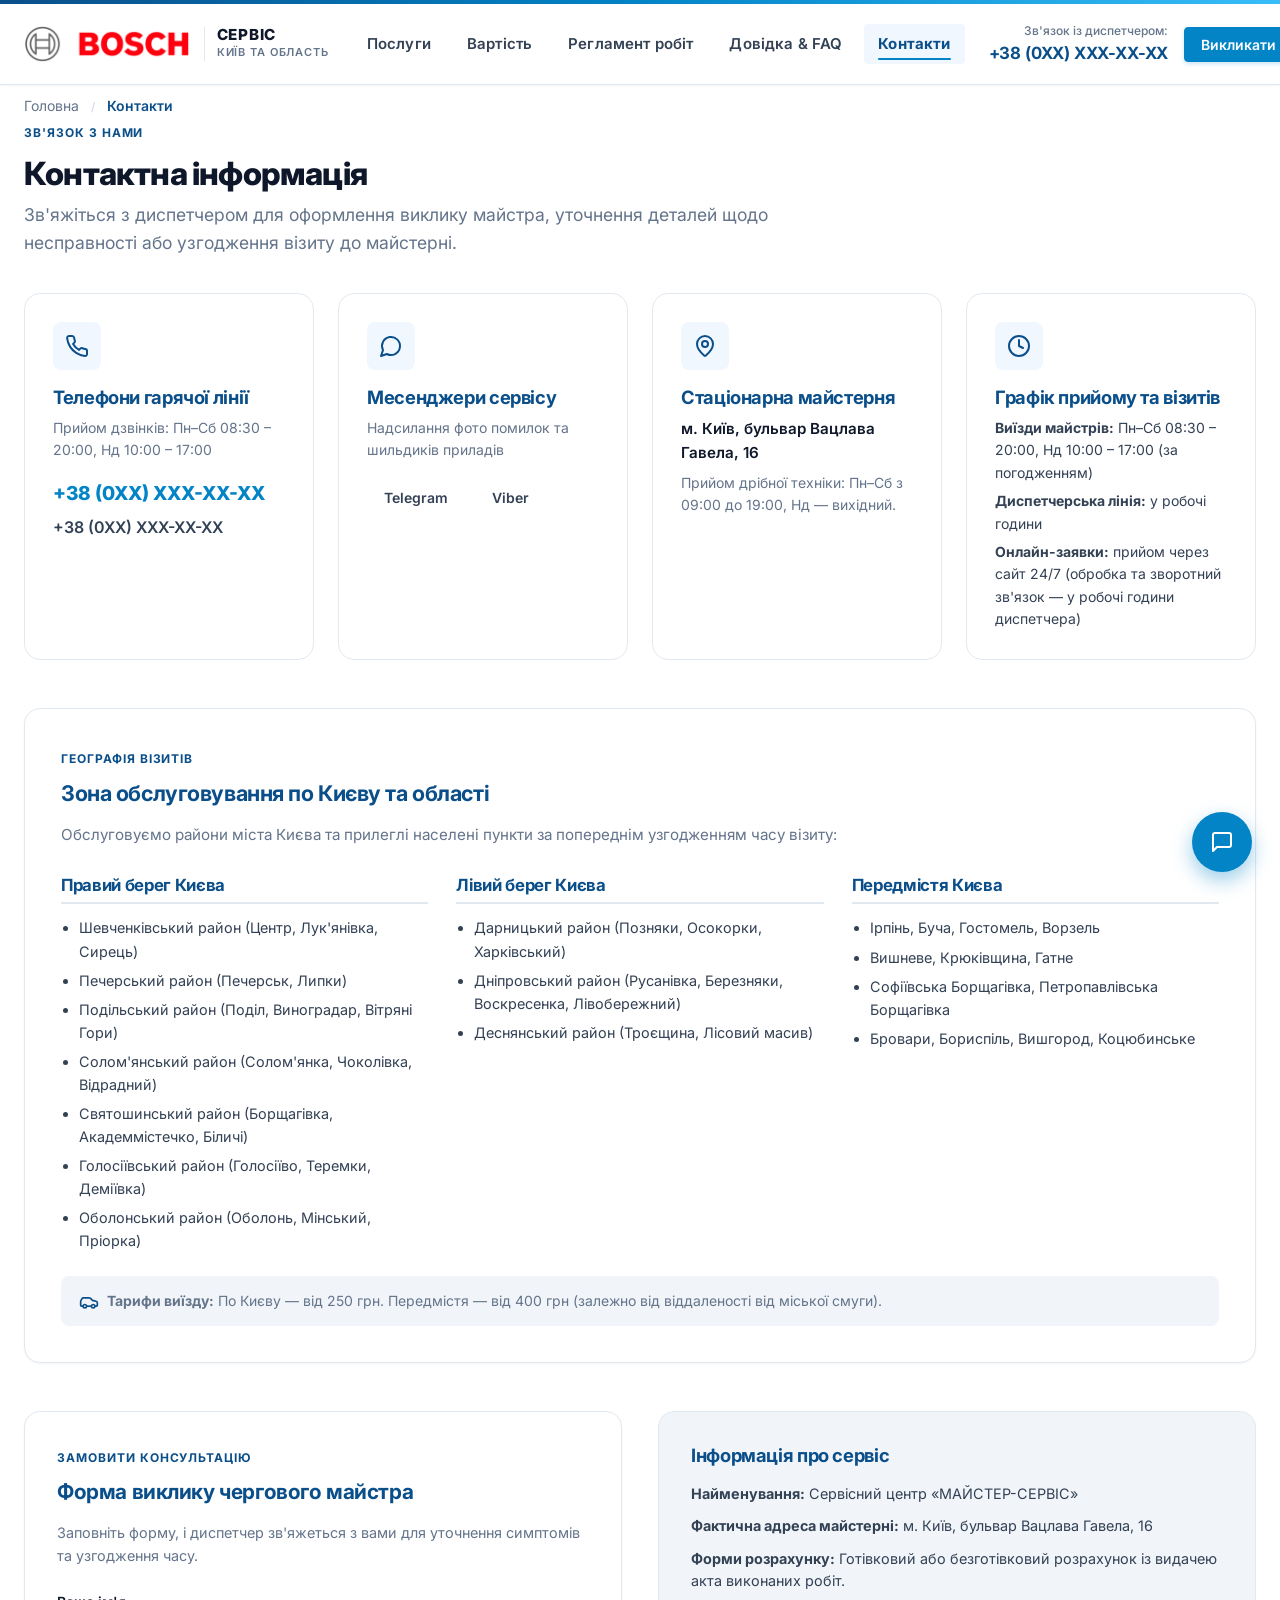
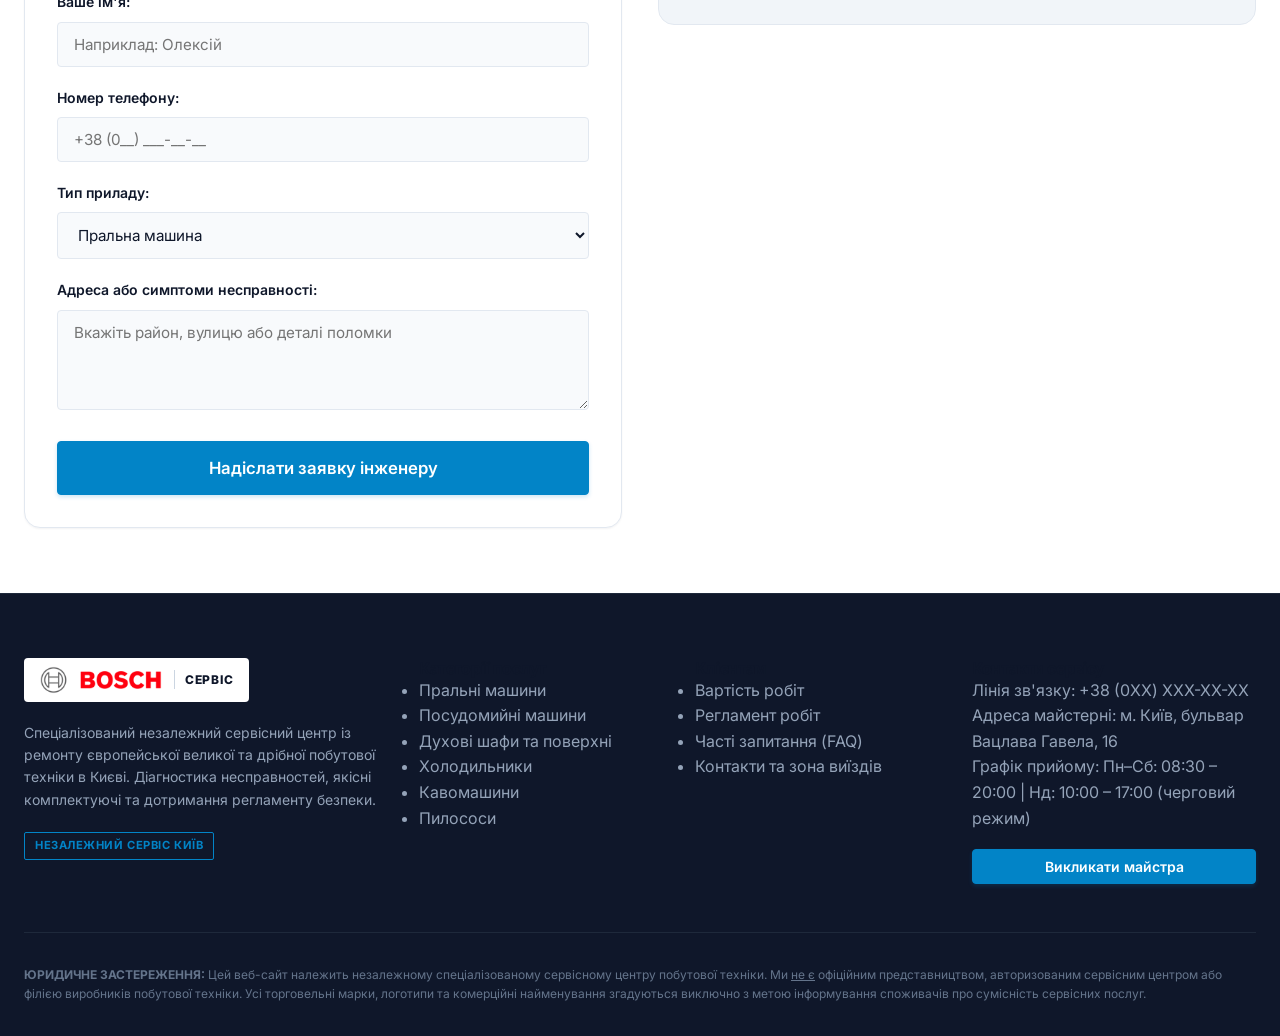
==== contacts.html @ 39bfcd97 "Remove directions to workshop card from contacts page" ====
<!DOCTYPE html>
<html lang="uk">

<head>
  <meta charset="UTF-8">
  <meta name="viewport" content="width=device-width, initial-scale=1.0">
  <title>Контакти сервісного центру побутової техніки Київ | МАЙСТЕР-СЕРВІС</title>
  <meta name="description"
    content="Контакти сервісного центру побутової техніки у Києві: телефони, месенджери Telegram і Viber, адреса майстерні на бульварі Вацлава Гавела 16, графік роботи інженерів та зона виїздів.">

  <!-- Favicon -->
  <link rel="icon" type="image/svg+xml" href="favicon.svg">

  <!-- Шрифти Google Fonts: Inter -->
  <link rel="preconnect" href="https://fonts.googleapis.com">
  <link rel="preconnect" href="https://fonts.gstatic.com" crossorigin>
  <link href="https://fonts.googleapis.com/css2?family=Inter:wght@400;500;600;700;800&display=swap" rel="stylesheet">

  <!-- Стилі -->
  <link rel="stylesheet" href="css/styles.css">
</head>

<body>

  <!-- Декоративна фірмова бренд-смуга угорі сторінки -->
  <div class="brand-top-stripe" aria-hidden="true"></div>

  <!-- Шапка сайту -->
  <header class="site-header">
    <div class="container">
      <div class="header-inner">
        <a href="index.html" class="header-logo-wrap" aria-label="Головна сторінка">
          <img src="images/logo.png" alt="Сервісний центр" class="header-logo-img" width="160" height="38">
          <div class="logo-tag-group">
            <span class="logo-tag-title">СЕРВІС</span>
            <span class="logo-tag-sub">КИЇВ ТА ОБЛАСТЬ</span>
          </div>
        </a>

        <!-- Навігаційне меню -->
        <nav class="header-nav" id="main-navigation" aria-label="Головна навігація">
          <a href="services.html" class="nav-link">Послуги</a>
          <a href="prices.html" class="nav-link">Вартість</a>
          <a href="process.html" class="nav-link">Регламент робіт</a>
          <a href="faq.html" class="nav-link">Довідка & FAQ</a>
          <a href="contacts.html" class="nav-link active">Контакти</a>
        </nav>

        <!-- Контакти та дія -->
        <div class="header-actions">
          <div class="header-phone-box">
            <span class="header-phone-label">Зв'язок із диспетчером:</span>
            <a href="tel:#" class="header-phone-number">+38 (0XX) XXX-XX-XX</a>
          </div>

          <button type="button" class="btn btn-primary btn-sm header-cta-btn" data-open-modal="call-master-modal">
            <span class="btn-text-full">Викликати майстра</span>
            <span class="btn-text-short">Виклик</span>
          </button>

          <button type="button" class="mobile-nav-toggle" aria-expanded="false" aria-controls="main-navigation"
            aria-label="Відкрити меню навігації">
            <svg width="28" height="28" viewBox="0 0 24 24" fill="none" stroke="currentColor" stroke-width="2"
              stroke-linecap="round" stroke-linejoin="round">
              <line x1="3" y1="12" x2="21" y2="12"></line>
              <line x1="3" y1="6" x2="21" y2="6"></line>
              <line x1="3" y1="18" x2="21" y2="18"></line>
            </svg>
          </button>
        </div>
      </div>
    </div>
  </header>

  <!-- Хлібні крихти та заголовок -->
  <div class="container">
    <nav class="breadcrumbs-nav" aria-label="Навігаційний ланцюжок">
      <ol class="breadcrumbs-list">
        <li class="breadcrumbs-item"><a href="index.html">Головна</a><span class="breadcrumbs-sep">/</span></li>
        <li class="breadcrumbs-item active" aria-current="page">Контакти</li>
      </ol>
    </nav>
    <div class="page-header">
      <span class="section-eyebrow">Зв'язок з нами</span>
      <h1 class="page-title">Контактна інформація</h1>
      <p class="lead-text" style="max-width: 820px;">
        Зв'яжіться з диспетчером для оформлення виклику майстра, уточнення деталей щодо несправності або узгодження
        візиту до майстерні.
      </p>
    </div>
  </div>

  <main class="container" style="padding-bottom: 64px;">
    <!-- 4 картки контактів (Lucide SVG Icons) -->
    <div
      style="display: grid; grid-template-columns: repeat(auto-fit, minmax(260px, 1fr)); gap: 24px; margin-bottom: 48px;">
      <!-- Телефони -->
      <div class="card"
        style="padding: 28px; border-radius: 16px; border: 1px solid var(--color-border); background: #fff;">
        <div class="contact-card-icon-wrap" aria-hidden="true">
          <svg viewBox="0 0 24 24">
            <path
              d="M22 16.92v3a2 2 0 0 1-2.18 2 19.79 19.79 0 0 1-8.63-3.07 19.5 19.5 0 0 1-6-6 19.79 19.79 0 0 1-3.07-8.67A2 2 0 0 1 4.11 2h3a2 2 0 0 1 2 1.72 12.84 12.84 0 0 0 .7 2.81 2 2 0 0 1-.45 2.11L8.09 9.91a16 16 0 0 0 6 6l1.27-1.27a2 2 0 0 1 2.11-.45 12.84 12.84 0 0 0 2.81.7A2 2 0 0 1 22 16.92z">
            </path>
          </svg>
        </div>
        <h2 style="font-size: 1.15rem; font-weight: 700; color: var(--color-brand-primary); margin-bottom: 8px;">
          Телефони гарячої лінії
        </h2>
        <p style="font-size: 0.875rem; color: var(--color-text-muted); margin-bottom: 16px;">
          Прийом дзвінків: Пн–Сб 08:30 – 20:00, Нд 10:00 – 17:00
        </p>
        <div style="display: flex; flex-direction: column; gap: 6px;">
          <a href="tel:#"
            style="font-size: 1.2rem; font-weight: 800; color: var(--color-brand-accent); text-decoration: none;">
            +38 (0XX) XXX-XX-XX
          </a>
          <a href="tel:#"
            style="font-size: 1rem; font-weight: 600; color: var(--color-text-body); text-decoration: none;">
            +38 (0XX) XXX-XX-XX
          </a>
        </div>
      </div>

      <!-- Месенджери -->
      <div class="card"
        style="padding: 28px; border-radius: 16px; border: 1px solid var(--color-border); background: #fff;">
        <div class="contact-card-icon-wrap" aria-hidden="true">
          <svg viewBox="0 0 24 24">
            <path d="M7.9 20A9 9 0 1 0 4 16.1L2 22Z"></path>
          </svg>
        </div>
        <h2 style="font-size: 1.15rem; font-weight: 700; color: var(--color-brand-primary); margin-bottom: 8px;">
          Месенджери сервісу
        </h2>
        <p style="font-size: 0.875rem; color: var(--color-text-muted); margin-bottom: 16px;">
          Надсилання фото помилок та шильдиків приладів
        </p>
        <div style="display: flex; gap: 10px; flex-wrap: wrap;">
          <a href="https://t.me/Hitech_00" target="_blank" rel="noopener noreferrer"
            class="btn btn-outline btn-sm">
            <span>Telegram</span>
          </a>
          <a href="#" class="btn btn-outline btn-sm">
            <span>Viber</span>
          </a>
        </div>
      </div>

      <!-- Майстерня -->
      <div class="card"
        style="padding: 28px; border-radius: 16px; border: 1px solid var(--color-border); background: #fff;">
        <div class="contact-card-icon-wrap" aria-hidden="true">
          <svg viewBox="0 0 24 24">
            <path
              d="M20 10c0 4.993-5.539 10.193-7.399 11.799a1 1 0 0 1-1.202 0C9.539 20.193 4 14.993 4 10a8 8 0 0 1 16 0">
            </path>
            <circle cx="12" cy="10" r="3"></circle>
          </svg>
        </div>
        <h2 style="font-size: 1.15rem; font-weight: 700; color: var(--color-brand-primary); margin-bottom: 8px;">
          Стаціонарна майстерня
        </h2>
        <p style="font-size: 0.95rem; font-weight: 600; color: var(--color-text-title); margin: 0 0 6px 0;">
          м. Київ, бульвар Вацлава Гавела, 16
        </p>
        <p style="font-size: 0.875rem; color: var(--color-text-muted); margin: 0;">
          Прийом дрібної техніки: Пн–Сб з 09:00 до 19:00, Нд — вихідний.
        </p>
      </div>

      <!-- Графік роботи -->
      <div class="card"
        style="padding: 28px; border-radius: 16px; border: 1px solid var(--color-border); background: #fff;">
        <div class="contact-card-icon-wrap" aria-hidden="true">
          <svg viewBox="0 0 24 24">
            <circle cx="12" cy="12" r="10"></circle>
            <polyline points="12 6 12 12 16 14"></polyline>
          </svg>
        </div>
        <h2 style="font-size: 1.15rem; font-weight: 700; color: var(--color-brand-primary); margin-bottom: 8px;">
          Графік прийому та візитів
        </h2>
        <div
          style="font-size: 0.875rem; display: flex; flex-direction: column; gap: 6px; color: var(--color-text-body);">
          <div><strong>Виїзди майстрів:</strong> Пн–Сб 08:30 – 20:00, Нд 10:00 – 17:00 (за погодженням)</div>
          <div><strong>Диспетчерська лінія:</strong> у робочі години</div>
          <div><strong>Онлайн-заявки:</strong> прийом через сайт 24/7 (обробка та зворотний зв'язок — у робочі години диспетчера)</div>
        </div>
      </div>
    </div>

    <!-- Зона обслуговування -->
    <section class="card"
      style="padding: 36px; border-radius: 16px; background: #fff; border: 1px solid var(--color-border); box-shadow: var(--shadow-sm); margin-bottom: 48px;">
      <span class="section-eyebrow">Географія візитів</span>
      <h2 style="font-size: 1.35rem; font-weight: 700; color: var(--color-brand-primary); margin: 4px 0 16px;">
        Зона обслуговування по Києву та області
      </h2>
      <p style="color: var(--color-text-muted); font-size: 0.95rem; margin-bottom: 28px; max-width: 820px;">
        Обслуговуємо райони міста Києва та прилеглі населені пункти за попереднім узгодженням часу візиту:
      </p>

      <div style="display: grid; grid-template-columns: repeat(auto-fit, minmax(280px, 1fr)); gap: 28px;">
        <div>
          <h3
            style="font-size: 1.05rem; font-weight: 700; color: var(--color-brand-primary); margin-bottom: 12px; border-bottom: 2px solid var(--color-border); padding-bottom: 6px;">
            Правий берег Києва
          </h3>
          <ul
            style="margin: 0; padding-left: 18px; font-size: 0.9rem; color: var(--color-text-body); display: flex; flex-direction: column; gap: 6px;">
            <li>Шевченківський район (Центр, Лук'янівка, Сирець)</li>
            <li>Печерський район (Печерськ, Липки)</li>
            <li>Подільський район (Поділ, Виноградар, Вітряні Гори)</li>
            <li>Солом'янський район (Солом'янка, Чоколівка, Відрадний)</li>
            <li>Святошинський район (Борщагівка, Академмістечко, Біличі)</li>
            <li>Голосіївський район (Голосіїво, Теремки, Деміївка)</li>
            <li>Оболонський район (Оболонь, Мінський, Пріорка)</li>
          </ul>
        </div>

        <div>
          <h3
            style="font-size: 1.05rem; font-weight: 700; color: var(--color-brand-primary); margin-bottom: 12px; border-bottom: 2px solid var(--color-border); padding-bottom: 6px;">
            Лівий берег Києва
          </h3>
          <ul
            style="margin: 0; padding-left: 18px; font-size: 0.9rem; color: var(--color-text-body); display: flex; flex-direction: column; gap: 6px;">
            <li>Дарницький район (Позняки, Осокорки, Харківський)</li>
            <li>Дніпровський район (Русанівка, Березняки, Воскресенка, Лівобережний)</li>
            <li>Деснянський район (Троєщина, Лісовий масив)</li>
          </ul>
        </div>

        <div>
          <h3
            style="font-size: 1.05rem; font-weight: 700; color: var(--color-brand-primary); margin-bottom: 12px; border-bottom: 2px solid var(--color-border); padding-bottom: 6px;">
            Передмістя Києва
          </h3>
          <ul
            style="margin: 0; padding-left: 18px; font-size: 0.9rem; color: var(--color-text-body); display: flex; flex-direction: column; gap: 6px;">
            <li>Ірпінь, Буча, Гостомель, Ворзель</li>
            <li>Вишневе, Крюківщина, Гатне</li>
            <li>Софіївська Борщагівка, Петропавлівська Борщагівка</li>
            <li>Бровари, Бориспіль, Вишгород, Коцюбинське</li>
          </ul>
        </div>
      </div>

      <div
        style="margin-top: 24px; padding: 14px 18px; border-radius: 8px; background: var(--color-bg-subtle); font-size: 0.875rem; color: var(--color-text-muted);">
        <span class="inline-icon-wrap"><svg viewBox="0 0 24 24">
            <path
              d="M19 17h2c.6 0 1-.4 1-1v-3c0-.9-.7-1.7-1.5-1.9C18.7 10.6 16 10 16 10s-1.3-1.4-2.2-2.3c-.5-.4-1.1-.7-1.8-.7H5c-.6 0-1.1.4-1.4.9l-1.5 2.8C2.1 11.2 2 11.6 2 12v4c0 .6.4 1 1 1h2">
            </path>
            <circle cx="7" cy="17" r="2"></circle>
            <path d="M9 17h6"></path>
            <circle cx="17" cy="17" r="2"></circle>
          </svg></span><strong>Тарифи виїзду:</strong> По Києву — від 250 грн. Передмістя — від 400 грн (залежно від
        віддаленості від міської смуги).
      </div>
    </section>

    <!-- Форма запису + Реквізити -->
    <div
      style="display: grid; grid-template-columns: repeat(auto-fit, minmax(320px, 1fr)); gap: 36px; align-items: flex-start;">
      <!-- Форма -->
      <div class="card"
        style="padding: 32px; border-radius: 16px; border: 1px solid var(--color-border); background: #fff; box-shadow: var(--shadow-sm);">
        <span class="section-eyebrow">Замовити консультацію</span>
        <h2 style="font-size: 1.3rem; font-weight: 700; color: var(--color-brand-primary); margin: 4px 0 16px;">
          Форма виклику чергового майстра
        </h2>
        <p style="font-size: 0.9rem; color: var(--color-text-muted); margin-bottom: 24px;">
          Заповніть форму, і диспетчер зв'яжеться з вами для уточнення симптомів та узгодження часу.
        </p>

        <form class="ajax-repair-form" data-form-source="Сторінка контактів (contacts.html)">
          <input type="text" name="website_hp" class="hp-input" tabindex="-1" autocomplete="off">
          <div class="status-toast" style="display: none;"></div>

          <div class="form-group">
            <label for="c-name" class="form-label">Ваше ім'я:</label>
            <input type="text" id="c-name" name="name" class="form-input" placeholder="Наприклад: Олексій" required>
          </div>

          <div class="form-group">
            <label for="c-phone" class="form-label">Номер телефону:</label>
            <input type="tel" id="c-phone" name="phone" class="form-input" placeholder="+38 (0__) ___-__-__" required>
          </div>

          <div class="form-group">
            <label for="c-device" class="form-label">Тип приладу:</label>
            <select id="c-device" name="device" class="form-select">
              <option value="Пральна машина">Пральна машина</option>
              <option value="Посудомийна машина">Посудомийна машина</option>
              <option value="Духова шафа / Варильна поверхня">Духова шафа / Варильна поверхня</option>
              <option value="Холодильник">Холодильник</option>
              <option value="Кавомашина">Кавомашина</option>
              <option value="Пилосос">Пилосос</option>
              <option value="Кухонний комбайн">Кухонний комбайн</option>
              <option value="Інша техніка">Інша техніка</option>
            </select>
          </div>

          <div class="form-group">
            <label for="c-message" class="form-label">Адреса або симптоми несправності:</label>
            <textarea id="c-message" name="message" class="form-textarea"
              placeholder="Вкажіть район, вулицю або деталі поломки"></textarea>
          </div>

          <div class="form-submit-row">
            <button type="submit" class="btn btn-primary btn-lg" style="width: 100%;">
              <span>Надіслати заявку інженеру</span>
            </button>
          </div>
        </form>
      </div>

      <!-- Реквізити та карта доїзду -->
      <div style="display: flex; flex-direction: column; gap: 24px;">
        <div class="card"
          style="padding: 32px; border-radius: 16px; border: 1px solid var(--color-border); background: var(--color-bg-subtle);">
          <h3 style="font-size: 1.15rem; font-weight: 700; color: var(--color-brand-primary); margin-bottom: 16px;">
            Інформація про сервіс
          </h3>
          <div
            style="font-size: 0.9rem; color: var(--color-text-body); display: flex; flex-direction: column; gap: 10px; line-height: 1.55;">
            <div><strong>Найменування:</strong> Сервісний центр «МАЙСТЕР-СЕРВІС»</div>
            <div><strong>Фактична адреса майстерні:</strong> м. Київ, бульвар Вацлава Гавела, 16</div>
            <div><strong>Форми розрахунку:</strong> Готівковий або безготівковий розрахунок із
              видачею акта виконаних робіт.</div>
          </div>
        </div>


      </div>
    </div>
  </main>

  <!-- Футер -->
  <footer class="site-footer">
    <div class="container">
      <div class="footer-grid">
        <div>
          <div class="footer-logo-wrap">
            <img src="images/logo.png" alt="Сервісний центр" class="footer-logo-img" width="140" height="30">
            <span class="footer-logo-tag">СЕРВІС</span>
          </div>
          <p class="footer-brand-desc">
            Спеціалізований незалежний сервісний центр із ремонту європейської великої та дрібної побутової техніки в
            Києві. Діагностика несправностей, якісні комплектуючі та дотримання регламенту безпеки.
          </p>
          <span class="badge badge-outline" style="font-size: 0.7rem;">НЕЗАЛЕЖНИЙ СЕРВІС КИЇВ</span>
        </div>

        <div>
          <h4 class="footer-nav-title">Категорії послуг</h4>
          <ul class="footer-nav-list">
            <li><a href="services.html#pralni-mashyny" class="footer-nav-link">Пральні машини</a></li>
            <li><a href="services.html#posudomiini-mashyny" class="footer-nav-link">Посудомийні машини</a></li>
            <li><a href="services.html#duhovi-shafy" class="footer-nav-link">Духові шафи та поверхні</a></li>
            <li><a href="services.html#kholodylnyky" class="footer-nav-link">Холодильники</a></li>
            <li><a href="services.html#kavomashyny" class="footer-nav-link">Кавомашини</a></li>
            <li><a href="services.html#pylososy" class="footer-nav-link">Пилососи</a></li>
          </ul>
        </div>

        <div>
          <h4 class="footer-nav-title">Клієнтам</h4>
          <ul class="footer-nav-list">
            <li><a href="prices.html" class="footer-nav-link">Вартість робіт</a></li>
            <li><a href="process.html" class="footer-nav-link">Регламент робіт</a></li>
            <li><a href="faq.html" class="footer-nav-link">Часті запитання (FAQ)</a></li>
            <li><a href="contacts.html" class="footer-nav-link">Контакти та зона виїздів</a></li>
          </ul>
        </div>

        <div>
          <h4 class="footer-nav-title">Контакти сервісу</h4>
          <div class="footer-contact-item">
            <span class="footer-contact-label">Лінія зв'язку:</span>
            <a href="tel:#" class="footer-phone-val">+38 (0XX) XXX-XX-XX</a>
          </div>
          <div class="footer-contact-item">
            <span class="footer-contact-label">Адреса майстерні:</span>
            <span class="footer-address-val">м. Київ, бульвар Вацлава Гавела, 16</span>
          </div>
          <div class="footer-contact-item">
            <span class="footer-contact-label">Графік прийому:</span>
            <span class="footer-hours-val">Пн–Сб: 08:30 – 20:00 | Нд: 10:00 – 17:00 (черговий режим)</span>
          </div>
          <div style="margin-top: 18px;">
            <button type="button" class="btn btn-primary btn-sm" style="width: 100%;"
              data-open-modal="call-master-modal">
              <span>Викликати майстра</span>
            </button>
          </div>
        </div>
      </div>

      <div class="footer-bottom-strip">
        <p class="footer-disclaimer-text">
          <strong>ЮРИДИЧНЕ ЗАСТЕРЕЖЕННЯ:</strong> Цей веб-сайт належить незалежному спеціалізованому сервісному центру
          побутової техніки. Ми <u>не є</u> офіційним представництвом, авторизованим сервісним центром або філією
          виробників побутової техніки. Усі торговельні марки, логотипи та комерційні найменування згадуються виключно з
          метою інформування споживачів про сумісність сервісних послуг.
        </p>
      </div>
    </div>
  </footer>

  <!-- Модальне вікно -->
  <div class="modal-backdrop" id="call-master-modal" role="dialog" aria-modal="true" aria-labelledby="modal-title">
    <div class="modal-dialog modal-window">
      <button type="button" class="modal-close-btn" data-close-modal aria-label="Закрити вікно">&times;</button>
      <div class="modal-header">
        <span class="modal-badge">ЗАПИС НА ВІЗИТ МАЙСТРА</span>
        <h3 class="modal-title" id="modal-title">Оформлення заявки на ремонт</h3>
        <p class="modal-sub">Черговий спеціаліст зв'яжеться з вами для уточнення деталей та погодження часу.</p>
      </div>

      <form class="ajax-repair-form" data-form-source="Модальне вікно (Контакти)">
        <input type="text" name="website_hp" class="hp-input" tabindex="-1" autocomplete="off">
        <div class="status-toast" style="display: none;"></div>

        <div class="form-group">
          <label for="modal-name" class="form-label">Ваше ім'я:</label>
          <input type="text" id="modal-name" name="name" class="form-input" placeholder="Наприклад: Олексій" required>
        </div>

        <div class="form-group">
          <label for="modal-phone" class="form-label">Номер телефону:</label>
          <input type="tel" id="modal-phone" name="phone" class="form-input" placeholder="+38 (0__) ___-__-__" required>
        </div>

        <div class="form-group">
          <label for="modal-device" class="form-label">Категорія приладу:</label>
          <select id="modal-device" name="device" class="form-select">
            <option value="Пральна машина">Пральна машина</option>
            <option value="Посудомийна машина">Посудомийна машина</option>
            <option value="Духова шафа / Варильна поверхня">Духова шафа / Варильна поверхня</option>
            <option value="Холодильник">Холодильник</option>
            <option value="Кавомашина">Кавомашина</option>
            <option value="Пилосос">Пилосос</option>
            <option value="Кухонний комбайн">Кухонний комбайн</option>
            <option value="Інша техніка">Інша техніка</option>
          </select>
        </div>

        <div class="form-group">
          <label for="modal-message" class="form-label">Опис несправності (необов'язково):</label>
          <input type="text" id="modal-message" name="message" class="form-input"
            placeholder="Не вмикається, протікає, код помилки">
        </div>

        <div class="form-submit-row">
          <button type="submit" class="btn btn-primary btn-lg" style="width: 100%;">
            <span>Підтвердити виклик</span>
          </button>
        </div>
      </form>
    </div>
  </div>

  <!-- Кнопка скролу вгору -->
  <button type="button" class="scroll-top-btn" aria-label="Вгору сторінки" title="Вгору">
    <svg width="22" height="22" viewBox="0 0 24 24" fill="none" stroke="currentColor" stroke-width="2.5" stroke-linecap="round" stroke-linejoin="round">
      <line x1="12" y1="19" x2="12" y2="5"></line>
      <polyline points="5 12 12 5 19 12"></polyline>
    </svg>
  </button>

  <!-- Плаваючий віджет зв'язку -->
  <div class="sticky-chat-widget">
    <div class="chat-popup-menu" role="menu">
      <div class="chat-popup-header">
        <span class="chat-status-dot"></span>
        <span>Черговий інженер онлайн</span>
      </div>
      <a href="https://t.me/Hitech_00" target="_blank" rel="noopener noreferrer" class="chat-channel-link">
        <span>Telegram</span>
      </a>
      <a href="#" class="chat-channel-link">
        <span>Viber</span>
      </a>
      <a href="tel:#" class="chat-channel-link">
        <span>+38 (0XX) XXX-XX-XX</span>
      </a>
    </div>
    <button type="button" class="chat-toggle-btn" aria-label="Відкрити зв'язок">
      <svg width="24" height="24" viewBox="0 0 24 24" fill="none" stroke="currentColor" stroke-width="2"
        stroke-linecap="round" stroke-linejoin="round">
        <path d="M21 15a2 2 0 0 1-2 2H7l-4 4V5a2 2 0 0 1 2-2h14a2 2 0 0 1 2 2z"></path>
      </svg>
    </button>
  </div>

  <!-- Скрипти сайту -->
  <script src="js/config.js"></script>
  <script src="js/telegram.js"></script>
  <script src="js/main.js"></script>
</body>

</html>
---- css/styles.css ----
/* ==========================================================================
   МАЙСТЕР-СЕРВІС | ОСНОВНІ СТИЛІ ТА КОМПОНЕНТИ (NATIVE CSS)
   ========================================================================== */

/* ==========================================================================
   МАЙСТЕР-СЕРВІС | ОСНОВНІ СТИЛІ ТА ДИЗАЙН-СИСТЕМА
   Натхненно візуальною мовою Bosch Home Service (чистота, корпоративна довіра,
   простора гротескна типографіка, незалежний німецький інженерний стиль)
   ========================================================================== */

:root {
  /* Палітра бренду (незалежний інженерний стиль, відмова від червоного) */
  --color-brand-primary: #0B4F8A;
  /* Глибокий інженерний сапфір */
  --color-brand-primary-hover: #083C69;
  --color-brand-accent: #0284C7;
  /* Динамічний небесно-блакитний */
  --color-brand-accent-hover: #0369A1;
  --color-brand-highlight: #38BDF8;
  /* Тонкий акцент підсвічування */
  --color-brand-subtle: #F0F7FF;
  /* Фоновий легкий блакитний */

  /* Нейтральна палітра */
  --color-white: #FFFFFF;
  --color-bg-light: #F8FAFC;
  --color-bg-subtle: #F1F5F9;
  --color-border: #E2E8F0;
  --color-border-subtle: #CBD5E1;

  /* Типографіка */
  --color-text-title: #0F172A;
  /* Глибокий темний антрацит */
  --color-text-body: #334155;
  /* Читабельний корпоративний текст */
  --color-text-muted: #64748B;
  /* Другорядний текст і підписи */
  --color-text-light: #94A3B8;

  /* Статусні кольори */
  --color-success: #15803D;
  --color-success-bg: #DCFCE7;
  --color-warning: #B45309;
  --color-warning-bg: #FEF3C7;

  /* Шрифти */
  --font-sans: 'Inter', -apple-system, BlinkMacSystemFont, 'Segoe UI', Roboto, Helvetica, Arial, sans-serif;

  /* Тіні та радіуси (стримані, архітектурні, без надмірного неонового блюру) */
  --shadow-sm: 0 1px 2px 0 rgba(15, 23, 42, 0.05);
  --shadow-md: 0 4px 6px -1px rgba(15, 23, 42, 0.08), 0 2px 4px -2px rgba(15, 23, 42, 0.04);
  --shadow-lg: 0 10px 15px -3px rgba(15, 23, 42, 0.08), 0 4px 6px -4px rgba(15, 23, 42, 0.03);
  --shadow-card: 0 20px 25px -5px rgba(15, 23, 42, 0.1), 0 8px 10px -6px rgba(15, 23, 42, 0.05);
  --shadow-floating: 0 25px 50px -12px rgba(11, 79, 138, 0.18);

  --radius-xs: 2px;
  --radius-sm: 4px;
  --radius-md: 8px;
  --radius-lg: 12px;
  --radius-pill: 9999px;

  /* Переходи */
  --transition-fast: 150ms cubic-bezier(0.4, 0, 0.2, 1);
  --transition-normal: 250ms cubic-bezier(0.4, 0, 0.2, 1);
  --transition-smooth: 350ms cubic-bezier(0.16, 1, 0.3, 1);

  /* Контейнер */
  --container-max-width: 1280px;
  --container-padding: 24px;
}

/* Скидання та база */
*,
*::before,
*::after {
  box-sizing: border-box;
  margin: 0;
  padding: 0;
}

html {
  font-family: var(--font-sans);
  font-size: 16px;
  line-height: 1.6;
  color: var(--color-text-body);
  background-color: var(--color-white);
  -webkit-font-smoothing: antialiased;
  -moz-osx-font-smoothing: grayscale;
  scroll-behavior: smooth;
  width: 100%;
  max-width: 100%;
  overflow-x: hidden;
}

body {
  position: relative;
  min-height: 100vh;
  display: flex;
  flex-direction: column;
  width: 100%;
  max-width: 100%;
  overflow-x: hidden;
  background-color: var(--color-white);
}

img {
  max-width: 100%;
  height: auto;
  display: block;
}

a {
  color: inherit;
  text-decoration: none;
  transition: color var(--transition-fast);
}

button,
input,
select,
textarea {
  font-family: inherit;
  font-size: inherit;
}

/* Верхня тонка бренд-смуга (стилістичний референс Bosch) */
.brand-top-stripe {
  height: 4px;
  width: 100%;
  background: linear-gradient(90deg, #0B4F8A 0%, #0284C7 50%, #38BDF8 100%);
  position: sticky;
  top: 0;
  z-index: 1100;
}

/* Контейнери */
.container {
  width: 100%;
  max-width: var(--container-max-width);
  margin-left: auto;
  margin-right: auto;
  padding-left: var(--container-padding);
  padding-right: var(--container-padding);
}

.container-narrow {
  width: 100%;
  max-width: 960px;
  margin-left: auto;
  margin-right: auto;
  padding-left: var(--container-padding);
  padding-right: var(--container-padding);
}

/* Типографіка */
h1,
h2,
h3,
h4,
h5,
h6 {
  color: var(--color-text-title);
  font-weight: 700;
  line-height: 1.25;
  letter-spacing: -0.02em;
}

.page-title {
  font-size: clamp(1.6rem, 2.5vw, 2.15rem);
  font-weight: 800;
  letter-spacing: -0.025em;
  line-height: 1.2;
  margin-top: 4px;
  margin-bottom: 8px;
  color: var(--color-text-title);
}

.section-title {
  font-size: clamp(1.75rem, 3vw, 2.5rem);
  font-weight: 700;
  letter-spacing: -0.025em;
  margin-bottom: 12px;
  color: var(--color-text-title);
}

.section-lead {
  font-size: 1.125rem;
  color: var(--color-text-muted);
  max-width: 680px;
  line-height: 1.6;
}

/* Кнопки */
.btn {
  display: inline-flex;
  align-items: center;
  justify-content: center;
  gap: 8px;
  padding: 12px 24px;
  font-size: 0.95rem;
  font-weight: 600;
  border-radius: var(--radius-sm);
  border: 1px solid transparent;
  cursor: pointer;
  transition: all var(--transition-normal);
  text-align: center;
  white-space: nowrap;
}

.btn-primary {
  background-color: var(--color-brand-accent);
  color: var(--color-white);
  border-color: var(--color-brand-accent);
  box-shadow: 0 2px 4px rgba(2, 132, 199, 0.2);
}

.btn-primary:hover {
  background-color: var(--color-brand-accent-hover);
  border-color: var(--color-brand-accent-hover);
  color: var(--color-white);
  transform: translateY(-1px);
  box-shadow: 0 4px 8px rgba(2, 132, 199, 0.25);
}

.btn-secondary {
  background-color: transparent;
  color: var(--color-brand-primary);
  border-color: var(--color-brand-primary);
}

.btn-secondary:hover {
  background-color: var(--color-brand-subtle);
  color: var(--color-brand-primary-hover);
  border-color: var(--color-brand-primary-hover);
}

.btn-white {
  background-color: var(--color-white);
  color: var(--color-brand-primary);
  border-color: var(--color-white);
  box-shadow: var(--shadow-sm);
}

.btn-white:hover {
  background-color: var(--color-bg-light);
  color: var(--color-brand-primary-hover);
}

.btn-sm {
  padding: 8px 16px;
  font-size: 0.875rem;
}

.btn-lg {
  padding: 16px 32px;
  font-size: 1.05rem;
}

/* Бейджі та мікроелементи */
.badge {
  display: inline-flex;
  align-items: center;
  gap: 6px;
  padding: 4px 10px;
  font-size: 0.75rem;
  font-weight: 700;
  letter-spacing: 0.05em;
  text-transform: uppercase;
  border-radius: var(--radius-xs);
}

.badge-brand {
  background-color: var(--color-brand-subtle);
  color: var(--color-brand-primary);
  border: 1px solid rgba(11, 79, 138, 0.15);
}

.badge-outline {
  background-color: transparent;
  color: var(--color-brand-accent);
  border: 1px solid var(--color-brand-accent);
}

.badge-neutral {
  background-color: var(--color-bg-subtle);
  color: var(--color-text-muted);
}

/* Секції */
.section {
  padding-top: 64px;
  padding-bottom: 64px;
}

.section-alt {
  background-color: var(--color-bg-light);
  border-top: 1px solid var(--color-border);
  border-bottom: 1px solid var(--color-border);
}

.section-header {
  margin-bottom: 40px;
}

.section-header-flex {
  display: flex;
  justify-content: space-between;
  align-items: flex-end;
  flex-wrap: wrap;
  gap: 20px;
  margin-bottom: 40px;
}

/* Хлібні крихти (Breadcrumbs) */
.breadcrumbs-nav {
  padding-top: 10px;
  padding-bottom: 2px;
}

.breadcrumbs-list {
  display: flex;
  align-items: center;
  flex-wrap: wrap;
  gap: 8px;
  list-style: none;
  font-size: 0.875rem;
  color: var(--color-text-muted);
}

.breadcrumbs-item {
  display: inline-flex;
  align-items: center;
  gap: 8px;
}

.breadcrumbs-item a {
  color: var(--color-text-muted);
}

.breadcrumbs-item a:hover {
  color: var(--color-brand-primary);
  text-decoration: underline;
}

.breadcrumbs-item.active {
  color: var(--color-text-title);
  font-weight: 600;
}

.breadcrumbs-sep {
  color: var(--color-text-light);
  font-size: 0.75rem;
}


/* ==========================================================================
   МАЙСТЕР-СЕРВІС | КОМПОНЕНТИ ІНТЕРФЕЙСУ
   Візуальна мова: корпоративна чистота, простора сітка, надійна функціональність
   ========================================================================== */

/* --------------------------------------------------------------------------
   1. ХЕДЕР ТА НАВІГАЦІЯ (Site Header)
   -------------------------------------------------------------------------- */
.site-header {
  background-color: var(--color-white);
  border-bottom: 1px solid var(--color-border);
  position: sticky;
  top: 4px;
  /* Під бренд-смугою */
  z-index: 1000;
  box-shadow: var(--shadow-sm);
}

.header-inner {
  display: flex;
  align-items: center;
  justify-content: space-between;
  height: 80px;
  gap: 24px;
}

.header-logo-wrap {
  display: flex;
  align-items: center;
  gap: 14px;
  text-decoration: none;
  flex-shrink: 0;
}

.header-logo-img {
  height: 38px;
  width: auto;
  max-width: 170px;
  object-fit: contain;
  display: block;
}

.logo-tag-group {
  display: flex;
  flex-direction: column;
  padding-left: 12px;
  border-left: 1.5px solid var(--color-border);
  flex-shrink: 0;
}

.logo-tag-title {
  font-size: 0.95rem;
  font-weight: 800;
  letter-spacing: 0.05em;
  color: var(--color-text-title);
  line-height: 1.1;
  white-space: nowrap;
}

.logo-tag-sub {
  font-size: 0.6875rem;
  font-weight: 600;
  letter-spacing: 0.08em;
  text-transform: uppercase;
  color: var(--color-text-muted);
  white-space: nowrap;
}

.header-nav {
  display: flex;
  align-items: center;
  gap: 8px;
  flex-wrap: nowrap;
}

.nav-link {
  font-size: 0.9375rem;
  font-weight: 600;
  color: var(--color-text-body);
  position: relative;
  padding: 8px 14px;
  border-radius: var(--radius-sm);
  white-space: nowrap;
  letter-spacing: 0.01em;
  transition: all var(--transition-fast);
}

.nav-link:hover {
  color: var(--color-brand-primary);
  background-color: var(--color-bg-light);
}

.nav-link.active {
  color: var(--color-brand-primary);
  font-weight: 700;
  background-color: var(--color-brand-subtle);
}

.nav-link.active::after {
  content: '';
  position: absolute;
  bottom: 4px;
  left: 14px;
  right: 14px;
  height: 2.5px;
  border-radius: 2px;
  background-color: var(--color-brand-accent);
}

.header-actions {
  display: flex;
  align-items: center;
  gap: 16px;
  flex-shrink: 0;
  white-space: nowrap;
}

.header-phone-box {
  display: flex;
  flex-direction: column;
  text-align: right;
  flex-shrink: 0;
  white-space: nowrap;
}

.header-phone-label {
  font-size: 0.75rem;
  color: var(--color-text-muted);
  font-weight: 500;
  white-space: nowrap;
}

.header-phone-number {
  font-size: 1.05rem;
  font-weight: 700;
  color: var(--color-brand-primary);
  letter-spacing: -0.01em;
  white-space: nowrap;
  display: inline-block;
}

.header-phone-number:hover {
  color: var(--color-brand-accent);
}

.mobile-nav-toggle {
  display: none;
  background: none;
  border: none;
  cursor: pointer;
  padding: 8px;
  color: var(--color-text-title);
  flex-shrink: 0;
}

/* --------------------------------------------------------------------------
   2. HERO СЕКЦІЯ (Повнорозмірне фото + плаваюча біла картка)
   -------------------------------------------------------------------------- */
.hero-section {
  position: relative;
  background-color: var(--color-bg-light);
  overflow: hidden;
  width: 100%;
  max-width: 100%;
}

.hero-banner-wrap {
  position: relative;
  width: 100%;
  max-width: 100%;
  min-height: 545px;
  min-height: calc(100vh - 255px);
  display: flex;
  align-items: center;
}

.hero-bg-image,
.hero-bg-video {
  position: absolute;
  inset: 0;
  width: 100%;
  height: 100%;
  object-fit: cover;
  object-position: 68% center;
  z-index: 1;
  pointer-events: none;
}

.hero-overlay {
  position: absolute;
  inset: 0;
  width: 100%;
  height: 100%;
  background: linear-gradient(90deg, rgba(15, 23, 42, 0.42) 0%, rgba(15, 23, 42, 0.18) 50%, rgba(15, 23, 42, 0.05) 75%, rgba(15, 23, 42, 0.2) 100%);
  z-index: 2;
}

.hero-container {
  position: relative;
  z-index: 3;
  width: 100%;
  max-width: var(--container-max-width);
  box-sizing: border-box;
  padding-top: 28px;
  padding-bottom: 28px;
}

.hero-floating-card {
  background: #ffffff;
  border-radius: 0;
  box-shadow: 0 16px 36px -6px rgba(0, 0, 0, 0.12), 0 8px 16px -6px rgba(0, 0, 0, 0.06);
  border: 1px solid rgba(226, 232, 240, 0.9);
  max-width: 480px;
  width: 100%;
  min-height: 380px;
  box-sizing: border-box;
  padding: 48px 40px 44px 40px;
  display: flex;
  flex-direction: column;
  justify-content: space-between;
  position: relative;
  clip-path: polygon(0 0, calc(100% - 42px) 0, 100% 42px, 100% 100%, 0 100%);
}

.hero-title {
  font-size: clamp(1.75rem, 2.5vw, 2.15rem);
  font-weight: 700;
  line-height: 1.16;
  letter-spacing: -0.025em;
  color: #0f172a;
  margin: 0;
}

.hero-divider {
  width: 100%;
  height: 2px;
  background-color: #e2e8f0;
  border-radius: 0;
  margin: 20px 0 20px 0;
}

.hero-desc {
  font-size: 1.0625rem;
  line-height: 1.55;
  color: #475569;
  margin: 18px 0 32px 0;
}

.hero-cta-group {
  margin-top: auto;
  margin-bottom: 0;
}

.hero-cta-group .btn {
  width: 100%;
  padding: 15px 28px;
  font-size: 1.05rem;
  font-weight: 600;
  border-radius: 4px;
  background-color: var(--color-brand-primary);
  color: #ffffff;
  border: none;
  justify-content: center;
  box-shadow: 0 1px 3px 0 rgba(0, 0, 0, 0.1);
  transition: background-color 0.15s ease, transform 0.15s ease;
}

.hero-cta-group .btn:hover {
  background-color: var(--color-brand-hover, #004d80);
}

.hero-trust-badges {
  display: flex;
  flex-direction: row;
  align-items: center;
  gap: 28px;
  padding-top: 16px;
  border-top: 1px solid #f1f5f9;
}

.hero-trust-item {
  display: flex;
  align-items: center;
  gap: 10px;
  font-size: 0.875rem;
  font-weight: 500;
  color: #1e293b;
  line-height: 1.25;
}

.hero-trust-icon {
  width: 18px;
  height: 18px;
  color: #0f172a;
  stroke-width: 1.85;
  flex-shrink: 0;
}

/* --------------------------------------------------------------------------
   3. СМУГА АВТОРИТЕТНОСТІ (Authority Proof Strip)
   -------------------------------------------------------------------------- */
.proof-strip {
  background-color: var(--color-white);
  border-top: 1px solid var(--color-border);
  border-bottom: 1px solid var(--color-border);
  padding: 12px 0;
}

.proof-grid {
  display: grid;
  grid-template-columns: repeat(4, 1fr);
  gap: 16px;
}

.proof-item {
  display: flex;
  align-items: center;
  gap: 12px;
  padding: 4px 10px;
  border-right: 1px solid var(--color-border);
}

.proof-item:last-child {
  border-right: none;
}

.proof-icon {
  width: 36px;
  height: 36px;
  border-radius: var(--radius-sm);
  background-color: var(--color-brand-subtle);
  color: var(--color-brand-primary);
  display: flex;
  align-items: center;
  justify-content: center;
  flex-shrink: 0;
}

.proof-icon svg {
  width: 18px;
  height: 18px;
}

.proof-number {
  font-size: 1.75rem;
  font-weight: 800;
  color: var(--color-brand-primary);
  line-height: 1;
  letter-spacing: -0.03em;
}

.proof-text {
  display: flex;
  flex-direction: column;
  gap: 1px;
}

.proof-label {
  font-size: 0.875rem;
  font-weight: 700;
  color: var(--color-text-title);
  line-height: 1.25;
}

.proof-sub {
  font-size: 0.775rem;
  color: var(--color-text-muted);
  line-height: 1.3;
}

/* --------------------------------------------------------------------------
   4. СЕКЦІЯ КАТЕГОРІЙ ПОСЛУГ (Service Categories)
   -------------------------------------------------------------------------- */
.category-tabs {
  display: flex;
  align-items: center;
  gap: 8px;
  background-color: var(--color-bg-light);
  padding: 6px;
  border-radius: var(--radius-sm);
  border: 1px solid var(--color-border);
  max-width: 100%;
  overflow-x: auto;
  -webkit-overflow-scrolling: touch;
  box-sizing: border-box;
}

.category-tab-btn {
  background: none;
  border: none;
  padding: 10px 20px;
  font-size: 0.9375rem;
  font-weight: 600;
  color: var(--color-text-muted);
  cursor: pointer;
  border-radius: var(--radius-xs);
  transition: all var(--transition-fast);
  white-space: nowrap;
  flex-shrink: 0;
}

.category-tab-btn:hover {
  color: var(--color-brand-primary);
}

.category-tab-btn.active {
  background-color: var(--color-white);
  color: var(--color-brand-primary);
  box-shadow: var(--shadow-sm);
}

.category-block {
  margin-bottom: 56px;
}

.category-block-header {
  display: flex;
  align-items: center;
  justify-content: space-between;
  margin-bottom: 24px;
  padding-bottom: 12px;
  border-bottom: 2px solid var(--color-border);
  flex-wrap: wrap;
  gap: 12px;
}

.category-block-title {
  font-size: 1.5rem;
  font-weight: 700;
  color: var(--color-text-title);
  display: flex;
  align-items: center;
  gap: 12px;
}

.category-cards-grid {
  display: grid;
  grid-template-columns: repeat(4, 1fr);
  gap: 20px;
}

.service-card {
  background-color: var(--color-white);
  border: 1px solid var(--color-border);
  border-radius: var(--radius-md);
  overflow: hidden;
  transition: all var(--transition-normal);
  display: flex;
  flex-direction: column;
}

.service-card:hover {
  transform: translateY(-3px);
  box-shadow: var(--shadow-md);
  border-color: var(--color-border-subtle);
}

.service-card-media {
  position: relative;
  width: 100%;
  height: 220px;
  background-color: var(--color-bg-light);
  overflow: hidden;
}

.service-card-media img {
  width: 100%;
  height: 100%;
  object-fit: cover;
  transition: transform var(--transition-smooth);
}

.service-card:hover .service-card-media img {
  transform: scale(1.03);
}

.service-card-badge {
  position: absolute;
  top: 12px;
  left: 12px;
  background-color: rgba(15, 23, 42, 0.85);
  backdrop-filter: blur(4px);
  color: var(--color-white);
  font-size: 0.75rem;
  font-weight: 700;
  padding: 4px 10px;
  border-radius: var(--radius-xs);
  letter-spacing: 0.04em;
}

.service-card-body {
  padding: 20px;
  display: flex;
  flex-direction: column;
  flex-grow: 1;
}

.service-card-title {
  font-size: 1.15rem;
  font-weight: 700;
  color: var(--color-text-title);
  line-height: 1.3;
  min-height: 48px;
  margin-bottom: 12px;
}

.service-card-desc {
  font-size: 0.9375rem;
  color: var(--color-text-body);
  line-height: 1.55;
  margin-bottom: 20px;
  flex-grow: 1;
}

.service-card-meta {
  display: flex;
  align-items: center;
  justify-content: space-between;
  margin-top: auto;
  padding-top: 14px;
  border-top: 1px solid var(--color-border);
  margin-bottom: 16px;
}

.service-price-wrap {
  display: flex;
  flex-direction: column;
}

.service-price-label {
  font-size: 0.75rem;
  color: var(--color-text-muted);
}

.service-price-val {
  font-size: 1.25rem;
  font-weight: 800;
  color: var(--color-brand-primary);
}

.service-time-badge {
  font-size: 0.8125rem;
  font-weight: 500;
  color: var(--color-text-muted);
  display: inline-flex;
  align-items: center;
  gap: 5px;
  background: var(--color-bg-light);
  padding: 4px 8px;
  border-radius: var(--radius-sm);
  border: 1px solid var(--color-border);
}

.service-time-badge svg {
  width: 14px;
  height: 14px;
  stroke: var(--color-brand-accent);
  stroke-width: 2;
  flex-shrink: 0;
}

/* --------------------------------------------------------------------------
   5. ОРІЄНТОВНІ ЦІНИ ТА ДИСКЛЕЙМЕР (Pricing Matrix)
   -------------------------------------------------------------------------- */
.pricing-matrix-wrap {
  background-color: var(--color-white);
  border: 1px solid var(--color-border);
  border-radius: var(--radius-md);
  box-shadow: var(--shadow-sm);
  overflow: hidden;
  margin-bottom: 28px;
}

.pricing-table {
  width: 100%;
  border-collapse: collapse;
  text-align: left;
}

.pricing-table th {
  background-color: var(--color-bg-light);
  padding: 16px 24px;
  font-size: 0.875rem;
  font-weight: 700;
  color: var(--color-text-title);
  text-transform: uppercase;
  letter-spacing: 0.05em;
  border-bottom: 1px solid var(--color-border);
}

.pricing-table td {
  padding: 16px 24px;
  font-size: 0.95rem;
  border-bottom: 1px solid var(--color-border);
  vertical-align: middle;
}

.pricing-table tr:last-child td {
  border-bottom: none;
}

.pricing-table tr:hover td {
  background-color: var(--color-brand-subtle);
}

.price-service-name {
  font-weight: 600;
  color: var(--color-text-title);
}

.price-service-note {
  font-size: 0.8125rem;
  color: var(--color-text-muted);
  display: block;
  margin-top: 2px;
}

.price-value-cell {
  font-weight: 700;
  color: var(--color-brand-primary);
  white-space: nowrap;
}

.price-disclaimer-box {
  background-color: #FEF3C7;
  border-left: 4px solid #F59E0B;
  padding: 16px 20px;
  border-radius: var(--radius-xs);
  display: flex;
  align-items: flex-start;
  gap: 14px;
}

.disclaimer-icon {
  width: 22px;
  height: 22px;
  color: #B45309;
  flex-shrink: 0;
  margin-top: 1px;
}

.disclaimer-text {
  font-size: 0.875rem;
  color: #92400E;
  line-height: 1.5;
}

.disclaimer-text strong {
  color: #78350F;
}

/* --------------------------------------------------------------------------
   6. ДОВІДКОВИЙ БЛОК FAQ (Акордеон)
   -------------------------------------------------------------------------- */
.faq-accordion-group,
.faq-list {
  display: flex;
  flex-direction: column;
  gap: 12px;
}

.faq-item {
  background-color: var(--color-white);
  border: 1px solid var(--color-border);
  border-radius: var(--radius-sm);
  overflow: hidden;
  transition: border-color var(--transition-fast), box-shadow var(--transition-fast);
}

.faq-item:hover {
  border-color: rgba(11, 79, 138, 0.25);
}

.faq-item.active {
  border-color: var(--color-brand-accent);
  box-shadow: 0 4px 12px rgba(2, 132, 199, 0.08);
}

.faq-question-btn {
  width: 100%;
  display: flex;
  align-items: center;
  justify-content: space-between;
  padding: 18px 24px;
  background: none;
  border: none;
  text-align: left;
  cursor: pointer;
  gap: 16px;
  font-family: inherit;
}

.faq-question-btn>span:not(.faq-icon-indicator),
.faq-question-text {
  font-size: 1.0625rem;
  font-weight: 600;
  color: var(--color-text-title);
  line-height: 1.4;
  flex: 1;
}

.faq-item.active .faq-question-btn>span:not(.faq-icon-indicator),
.faq-item.active .faq-question-text {
  color: var(--color-brand-primary);
}

.faq-icon-indicator {
  width: 32px;
  height: 32px;
  min-width: 32px;
  min-height: 32px;
  max-width: 32px;
  max-height: 32px;
  border-radius: 50%;
  background-color: var(--color-bg-light);
  display: flex;
  align-items: center;
  justify-content: center;
  flex-shrink: 0;
  color: var(--color-brand-primary);
  transition: transform var(--transition-normal), background-color var(--transition-normal), color var(--transition-normal);
}

.faq-item.active .faq-icon-indicator {
  transform: rotate(180deg);
  background-color: var(--color-brand-accent);
  color: var(--color-white);
}

.faq-icon-indicator svg,
.faq-chevron {
  width: 16px;
  height: 16px;
  min-width: 16px;
  min-height: 16px;
  max-width: 16px;
  max-height: 16px;
  stroke: currentColor;
  stroke-width: 2.5;
  fill: none;
  flex-shrink: 0;
  transition: transform var(--transition-normal);
}

.faq-item.active .faq-chevron {
  transform: rotate(180deg);
}

.faq-answer-pane,
.faq-answer-wrap {
  max-height: 0;
  overflow: hidden;
  transition: max-height var(--transition-smooth), opacity var(--transition-normal);
  opacity: 0;
}

.faq-item.active .faq-answer-pane,
.faq-item.active .faq-answer-wrap {
  max-height: 500px;
  opacity: 1;
}

.faq-answer-content,
.faq-answer-wrap p {
  padding: 0 24px 20px 24px;
  font-size: 0.95rem;
  line-height: 1.65;
  color: var(--color-text-body);
  border-top: 1px solid var(--color-border);
  padding-top: 16px;
  margin: 0;
}

/* --------------------------------------------------------------------------
   7. КОНТАКТНИЙ БЛОК ТА ФОРМА (Contact & Telegram Submission)
   -------------------------------------------------------------------------- */
.contact-grid {
  display: grid;
  grid-template-columns: 1fr 1fr;
  gap: 40px;
  align-items: stretch;
}

.contact-info-panel {
  background-color: var(--color-white);
  border: 1px solid var(--color-border);
  border-radius: var(--radius-md);
  padding: 40px;
  display: flex;
  flex-direction: column;
  justify-content: space-between;
}

.contact-info-list {
  display: flex;
  flex-direction: column;
  gap: 28px;
  margin-top: 24px;
}

.contact-info-item {
  display: flex;
  align-items: flex-start;
  gap: 16px;
}

.contact-info-icon {
  width: 42px;
  height: 42px;
  border-radius: var(--radius-sm);
  background-color: var(--color-brand-subtle);
  color: var(--color-brand-primary);
  display: flex;
  align-items: center;
  justify-content: center;
  flex-shrink: 0;
}

.contact-info-label {
  font-size: 0.8125rem;
  text-transform: uppercase;
  letter-spacing: 0.05em;
  font-weight: 700;
  color: var(--color-text-muted);
  margin-bottom: 4px;
}

.contact-info-val {
  font-size: 1.125rem;
  font-weight: 700;
  color: var(--color-text-title);
  line-height: 1.4;
}

.contact-info-val a:hover {
  color: var(--color-brand-accent);
}

.contact-map-card {
  margin-top: 32px;
  border: 1px solid var(--color-border);
  border-radius: var(--radius-sm);
  overflow: hidden;
  position: relative;
}

.contact-map-iframe {
  width: 100%;
  height: 180px;
  border: none;
}

.contact-map-caption {
  background-color: var(--color-bg-light);
  padding: 10px 16px;
  font-size: 0.8125rem;
  color: var(--color-text-muted);
  display: flex;
  align-items: center;
  justify-content: space-between;
}

.contact-form-panel {
  background-color: var(--color-white);
  border: 1px solid var(--color-border);
  border-radius: var(--radius-md);
  padding: 40px;
  box-shadow: var(--shadow-sm);
}

.form-group {
  margin-bottom: 20px;
}

.form-label {
  display: block;
  font-size: 0.875rem;
  font-weight: 600;
  color: var(--color-text-title);
  margin-bottom: 8px;
}

.form-input,
.form-select,
.form-textarea {
  width: 100%;
  padding: 12px 16px;
  font-size: 0.95rem;
  color: var(--color-text-title);
  background-color: var(--color-bg-light);
  border: 1px solid var(--color-border);
  border-radius: var(--radius-sm);
  outline: none;
  transition: all var(--transition-fast);
}

.form-input:focus,
.form-select:focus,
.form-textarea:focus {
  background-color: var(--color-white);
  border-color: var(--color-brand-accent);
  box-shadow: 0 0 0 3px rgba(2, 132, 199, 0.15);
}

.form-textarea {
  min-height: 100px;
  resize: vertical;
}

/* Поле honeypot для захисту від спаму */
.hp-input {
  display: none !important;
  visibility: hidden !important;
}

.form-submit-row {
  margin-top: 24px;
}

.form-privacy-note {
  font-size: 0.75rem;
  color: var(--color-text-muted);
  margin-top: 12px;
  line-height: 1.4;
}

/* Кнопка швидкого скролу вгору (над плаваючим чатом) */
.scroll-top-btn {
  position: fixed;
  bottom: 98px;
  right: 34px;
  width: 48px;
  height: 48px;
  border-radius: 50%;
  background: #ffffff;
  color: var(--color-brand-primary);
  border: 1px solid var(--color-border);
  box-shadow: 0 4px 16px rgba(0, 0, 0, 0.12);
  cursor: pointer;
  display: flex;
  align-items: center;
  justify-content: center;
  z-index: 998;
  opacity: 0;
  visibility: hidden;
  transform: translateY(12px) scale(0.9);
  transition: opacity 0.25s ease, transform 0.25s ease, visibility 0.25s ease, background-color 0.2s, color 0.2s, box-shadow 0.2s;
}

.scroll-top-btn.visible {
  opacity: 1;
  visibility: visible;
  transform: translateY(0) scale(1);
}

.scroll-top-btn:hover {
  background: var(--color-brand-primary);
  color: #ffffff;
  border-color: var(--color-brand-primary);
  transform: translateY(-3px) scale(1.04);
  box-shadow: 0 8px 20px rgba(0, 123, 192, 0.35);
}

.scroll-top-btn:active {
  transform: translateY(0) scale(0.96);
}

/* --------------------------------------------------------------------------
   8. ПЛАВАЮЧИЙ ВІДЖЕТ ЧАТУ (Sticky Chat Widget)
   -------------------------------------------------------------------------- */
.sticky-chat-widget {
  position: fixed;
  bottom: 28px;
  right: 28px;
  z-index: 999;
}

.chat-toggle-btn {
  width: 60px;
  height: 60px;
  border-radius: 50%;
  background: var(--color-brand-accent);
  color: var(--color-white);
  border: none;
  box-shadow: 0 8px 20px rgba(2, 132, 199, 0.4);
  cursor: pointer;
  display: flex;
  align-items: center;
  justify-content: center;
  transition: transform var(--transition-normal), background-color var(--transition-fast);
  position: relative;
}

.chat-toggle-btn:hover {
  transform: scale(1.08);
  background-color: var(--color-brand-accent-hover);
}

.chat-badge-pulse {
  position: absolute;
  top: 2px;
  right: 2px;
  width: 14px;
  height: 14px;
  background-color: #22C55E;
  border: 2px solid var(--color-white);
  border-radius: 50%;
}

.chat-popup-menu {
  position: absolute;
  bottom: 74px;
  right: 0;
  width: 290px;
  background-color: var(--color-white);
  border: 1px solid var(--color-border);
  border-radius: var(--radius-md);
  box-shadow: var(--shadow-card);
  padding: 16px;
  display: none;
  flex-direction: column;
  gap: 10px;
  transform-origin: bottom right;
  animation: chatPopupIn 200ms ease-out forwards;
}

.chat-popup-menu.active {
  display: flex;
}

@keyframes chatPopupIn {
  from {
    opacity: 0;
    transform: scale(0.9);
  }

  to {
    opacity: 1;
    transform: scale(1);
  }
}

.chat-menu-header {
  font-size: 0.875rem;
  font-weight: 700;
  color: var(--color-text-title);
  padding-bottom: 8px;
  border-bottom: 1px solid var(--color-border);
}

.chat-menu-link {
  display: flex;
  align-items: center;
  gap: 12px;
  padding: 10px 12px;
  border-radius: var(--radius-sm);
  font-size: 0.875rem;
  font-weight: 600;
  color: var(--color-text-title);
  background-color: var(--color-bg-light);
  transition: all var(--transition-fast);
}

.chat-menu-link:hover {
  background-color: var(--color-brand-subtle);
  color: var(--color-brand-primary);
}

.chat-menu-link.telegram {
  color: #0088CC;
}

.chat-menu-link.phone {
  color: var(--color-brand-primary);
}

/* --------------------------------------------------------------------------
   9. БАГАТОКОЛОНКОВИЙ КОРПОРАТИВНИЙ ФУТЕР (Site Footer)
   -------------------------------------------------------------------------- */
.site-footer {
  background-color: #0F172A;
  /* Глибокий благородний темно-графітовий */
  color: #94A3B8;
  padding-top: 64px;
  padding-bottom: 32px;
  border-top: 1px solid #1E293B;
  margin-top: auto;
}

.footer-grid {
  display: grid;
  grid-template-columns: 1.5fr 1fr 1fr 1.2fr;
  gap: 40px;
  margin-bottom: 48px;
}

.footer-col-title {
  font-size: 0.9375rem;
  font-weight: 700;
  color: var(--color-white);
  text-transform: uppercase;
  letter-spacing: 0.05em;
  margin-bottom: 20px;
}

.footer-links-list {
  list-style: none;
  display: flex;
  flex-direction: column;
  gap: 10px;
}

.footer-link {
  color: #94A3B8;
  font-size: 0.875rem;
  transition: color var(--transition-fast);
}

.footer-link:hover {
  color: var(--color-white);
}

.footer-logo-wrap,
.footer-brand-logo {
  display: inline-flex;
  align-items: center;
  gap: 12px;
  background: var(--color-white);
  padding: 8px 16px;
  border-radius: var(--radius-sm);
  margin-bottom: 16px;
}

.footer-logo-img {
  height: 28px;
  width: auto;
  object-fit: contain;
  display: block;
}

.footer-logo-tag {
  font-size: 0.75rem;
  font-weight: 800;
  letter-spacing: 0.06em;
  color: #0F172A;
  padding-left: 10px;
  border-left: 1.5px solid #CBD5E1;
}

.footer-brand-desc {
  font-size: 0.875rem;
  line-height: 1.6;
  color: #94A3B8;
  margin-top: 4px;
  margin-bottom: 20px;
}

.footer-phone-highlight {
  font-size: 1.125rem;
  font-weight: 700;
  color: var(--color-white);
  display: block;
  margin-bottom: 6px;
}

.footer-schedule-text {
  font-size: 0.8125rem;
  color: #64748B;
  line-height: 1.4;
}

.footer-bottom-strip {
  padding-top: 32px;
  border-top: 1px solid #1E293B;
  display: flex;
  flex-direction: column;
  gap: 16px;
}

.footer-disclaimer-text {
  font-size: 0.75rem;
  line-height: 1.6;
  color: #64748B;
}

.footer-copyright-row {
  display: flex;
  justify-content: space-between;
  align-items: center;
  flex-wrap: wrap;
  gap: 12px;
  font-size: 0.75rem;
  color: #475569;
}

/* --------------------------------------------------------------------------
   10. МОДАЛЬНІ ВІКНА (Modal dialogs)
   -------------------------------------------------------------------------- */
.modal-backdrop {
  position: fixed;
  inset: 0;
  background-color: rgba(15, 23, 42, 0.6);
  backdrop-filter: blur(4px);
  z-index: 2000;
  display: none;
  align-items: center;
  justify-content: center;
  padding: 20px;
  opacity: 0;
  transition: opacity var(--transition-normal);
}

.modal-backdrop.active {
  display: flex;
  opacity: 1;
}

.modal-dialog,
.modal-window {
  background-color: var(--color-white);
  border-radius: var(--radius-md);
  box-shadow: 0 25px 50px -12px rgba(0, 0, 0, 0.25), 0 0 0 1px rgba(0, 0, 0, 0.06);
  max-width: 480px;
  width: 100%;
  padding: 32px;
  position: relative;
  transform: translateY(20px);
  transition: transform var(--transition-normal);
  z-index: 2001;
}

.modal-backdrop.active .modal-dialog,
.modal-backdrop.active .modal-window {
  transform: translateY(0);
}

.modal-badge {
  display: inline-block;
  font-size: 0.75rem;
  font-weight: 700;
  color: var(--color-brand-primary);
  text-transform: uppercase;
  letter-spacing: 0.05em;
  margin-bottom: 8px;
}

.modal-close-btn {
  position: absolute;
  top: 16px;
  right: 16px;
  background: none;
  border: none;
  font-size: 1.5rem;
  color: var(--color-text-muted);
  cursor: pointer;
  line-height: 1;
  padding: 4px;
}

.modal-close-btn:hover {
  color: var(--color-text-title);
}

.modal-header {
  margin-bottom: 20px;
}

.modal-title {
  font-size: 1.35rem;
  font-weight: 700;
  color: var(--color-text-title);
}

.modal-sub {
  font-size: 0.875rem;
  color: var(--color-text-muted);
  margin-top: 4px;
}

/* Стан відправки / Індикатор успіху */
.status-toast {
  display: none;
  padding: 12px 16px;
  border-radius: var(--radius-sm);
  font-size: 0.875rem;
  margin-bottom: 16px;
}

.status-toast.success {
  display: flex;
  align-items: center;
  gap: 10px;
  background-color: var(--color-success-bg);
  color: var(--color-success);
  border: 1px solid #86EFAC;
}

.status-toast.error {
  display: flex;
  align-items: center;
  gap: 10px;
  background-color: #FEE2E2;
  color: #B91C1C;
  border: 1px solid #FCA5A5;
}

/* Кнопки з альтернативним текстом для вузьких екранів */
.btn-text-short {
  display: none;
}

/* --------------------------------------------------------------------------
   11. АДАПТИВНІСТЬ ДЛЯ МОБІЛЬНИХ ПРИСТРОЇВ (Responsive Styles)
   -------------------------------------------------------------------------- */

@media (max-width: 1240px) {
  .header-phone-label {
    display: none;
  }

  .nav-link {
    padding: 8px 10px;
    font-size: 0.875rem;
  }

  .header-nav {
    gap: 4px;
  }

  .header-logo-img {
    height: 34px;
  }

  .logo-tag-group {
    padding-left: 8px;
  }
}

@media (max-width: 1060px) {
  .header-nav {
    display: none;
    position: fixed;
    top: 76px;
    left: 0;
    right: 0;
    background-color: var(--color-white);
    flex-direction: column;
    padding: 24px;
    box-shadow: var(--shadow-lg);
    border-bottom: 1px solid var(--color-border);
    gap: 12px;
    align-items: stretch;
    max-height: calc(100vh - 76px);
    overflow-y: auto;
    z-index: 1001;
  }

  .header-nav.mobile-active {
    display: flex;
  }

  .mobile-nav-toggle {
    display: flex;
    align-items: center;
    justify-content: center;
  }

  .header-phone-box {
    display: none;
  }

  .proof-grid {
    grid-template-columns: repeat(2, 1fr);
  }

  .proof-item:nth-child(2) {
    border-right: none;
  }

  .category-cards-grid {
    grid-template-columns: repeat(2, 1fr);
  }

  .footer-grid {
    grid-template-columns: repeat(2, 1fr);
  }

  /* Hero секція на проміжних планшетах */
  .hero-banner-wrap {
    min-height: 540px;
  }

  .hero-bg-image {
    object-position: 72% center;
  }

  .hero-container {
    padding-top: 36px;
    padding-bottom: 36px;
  }

  .hero-floating-card {
    max-width: 420px;
    padding: 28px 24px;
  }

  .hero-title {
    font-size: 1.75rem;
  }
}

@media (max-width: 820px) {
  :root {
    --container-padding: 16px;
  }

  .container,
  .container-narrow {
    padding-left: 16px;
    padding-right: 16px;
    box-sizing: border-box;
  }

  /* Хедер */
  .site-header {
    top: 4px;
  }

  .header-inner {
    height: 64px;
    gap: 10px;
  }

  .header-logo-wrap {
    gap: 10px;
  }

  .header-logo-img {
    height: 28px;
    width: auto;
    max-width: 120px;
  }

  .logo-tag-group {
    padding-left: 8px;
    border-left: 1.5px solid var(--color-border);
  }

  .logo-tag-title {
    font-size: 0.85rem;
  }

  .logo-tag-sub {
    display: none;
    /* Приховуємо підпис регіону на мобільних для запобігання горизонтального розриву */
  }

  .header-actions {
    gap: 10px;
  }

  .header-actions .btn {
    padding: 8px 14px;
    font-size: 0.825rem;
  }

  .header-nav {
    top: 68px;
    max-height: calc(100vh - 68px);
    padding: 20px 16px;
  }

  /* Заголовки сторінок */
  .page-title {
    font-size: 1.5rem;
    margin-top: 4px;
    margin-bottom: 8px;
    word-break: break-word;
  }

  .section-title {
    font-size: 1.5rem;
  }

  .section-lead {
    font-size: 1rem;
    line-height: 1.5;
  }

  /* Hero секція: вертикальний стек (фото + картка без накладання) */
  .hero-banner-wrap {
    min-height: auto;
    display: flex;
    flex-direction: column;
    background-color: var(--color-bg-light);
  }

  .hero-bg-image {
    position: relative;
    inset: auto;
    width: 100%;
    height: 300px;
    object-fit: cover;
    object-position: center 30%;
    order: 1;
    display: block;
  }

  .hero-overlay {
    display: none;
  }

  .hero-container {
    order: 2;
    position: relative;
    width: 100%;
    padding-top: 24px;
    padding-bottom: 32px;
  }

  .hero-floating-card {
    position: static;
    max-width: 100%;
    width: 100%;
    margin: 0 auto;
    padding: 32px 28px;
    background-color: #ffffff;
    border: 1px solid var(--color-border);
    border-radius: var(--radius-md);
    box-shadow: var(--shadow-sm);
  }

  .hero-kicker {
    gap: 8px;
    margin-bottom: 12px;
  }

  .hero-kicker .badge {
    font-size: 0.725rem;
    padding: 3px 8px;
  }

  .hero-title {
    font-size: 1.7rem;
    line-height: 1.22;
    margin-bottom: 12px;
  }

  .hero-desc {
    font-size: 0.95rem;
    line-height: 1.55;
    margin-bottom: 18px;
  }

  .hero-perks-list {
    gap: 8px;
    margin-bottom: 22px;
    padding-top: 14px;
  }

  .hero-perk-item {
    font-size: 0.9rem;
  }

  .hero-cta-group {
    display: flex;
    flex-direction: row;
    gap: 12px;
    flex-wrap: wrap;
  }

  .hero-cta-group .btn {
    flex: 1 1 200px;
    width: auto;
    text-align: center;
  }

  /* Смуга переваг */
  .proof-strip {
    padding: 16px 0;
  }

  .proof-grid {
    grid-template-columns: 1fr;
    gap: 8px;
  }

  .proof-item {
    border-right: none;
    border-bottom: 1px solid var(--color-border);
    padding: 6px 0 8px 0;
  }

  .proof-item:last-child {
    border-bottom: none;
    padding-bottom: 0;
  }

  /* Категорії */
  .category-tabs {
    width: 100%;
    overflow-x: auto;
    -webkit-overflow-scrolling: touch;
  }

  .category-tab-btn {
    padding: 8px 14px;
    font-size: 0.85rem;
    white-space: nowrap;
    flex-shrink: 0;
  }

  .category-block-header {
    flex-direction: column;
    align-items: flex-start;
    gap: 10px;
  }

  .category-block-title {
    font-size: 1.25rem;
  }

  .category-cards-grid {
    grid-template-columns: 1fr;
  }

  /* Секції та картки */
  .section {
    padding-top: 40px;
    padding-bottom: 40px;
  }

  .card {
    padding: 20px 16px !important;
  }

  .category-block {
    padding: 20px 16px !important;
    margin-bottom: 32px;
  }

  /* Адаптація інлайнових сіток */
  div[style*="minmax(280px"],
  div[style*="minmax(320px"],
  div[style*="minmax(260px"],
  div[style*="minmax(240px"] {
    grid-template-columns: 1fr !important;
    gap: 20px !important;
  }

  .category-block img {
    width: 100% !important;
    height: 200px !important;
  }

  .contact-grid {
    grid-template-columns: 1fr;
    gap: 24px;
  }

  .contact-info-panel,
  .contact-form-panel {
    padding: 24px 18px;
  }

  /* Таблиці: на мобільних перетворюються на адаптивні картки без горизонтального скролу */
  .pricing-matrix-wrap,
  .table-responsive {
    overflow-x: visible;
    width: 100%;
    border-radius: var(--radius-md);
  }

  .pricing-table {
    display: block;
    width: 100%;
    border-collapse: separate;
  }

  .pricing-table thead {
    display: none;
  }

  .pricing-table tbody {
    display: flex;
    flex-direction: column;
    width: 100%;
  }

  .pricing-table tr {
    display: flex;
    flex-wrap: wrap;
    align-items: center;
    justify-content: space-between;
    padding: 16px 14px;
    border-bottom: 1px solid var(--color-border);
    gap: 8px 12px;
    box-sizing: border-box;
    width: 100%;
    background-color: var(--color-white);
  }

  .pricing-table tr:last-child {
    border-bottom: none;
  }

  .pricing-table tr:hover td {
    background-color: transparent;
  }

  .pricing-table td {
    display: block;
    padding: 0;
    border: none;
  }

  /* Назва послуги та опис на повну ширину */
  .pricing-table tr td:first-child {
    width: 100%;
    flex: 1 1 100%;
    order: 1;
  }

  .pricing-table tr td:first-child .price-service-name {
    font-size: 1rem;
    font-weight: 700;
    color: var(--color-text-title);
    line-height: 1.35;
    display: block;
  }

  .pricing-table tr td:first-child .price-service-note {
    font-size: 0.825rem;
    color: var(--color-text-muted);
    line-height: 1.45;
    margin-top: 4px;
    display: block;
  }

  /* Орієнтовна ціна (зліва у 2-му рядку) */
  .pricing-table tr td.price-value-cell,
  .pricing-table tr td:nth-child(2) {
    order: 2;
    font-size: 1.15rem;
    font-weight: 800;
    color: var(--color-brand-primary);
    white-space: nowrap;
  }

  /* Дія / Кнопка "Замовити" (справа у 2-му рядку) */
  .pricing-table tr td.price-action-cell,
  .pricing-table tr td:last-child:has(.btn) {
    order: 3;
    margin-left: auto;
  }

  .pricing-table tr td.price-action-cell .btn,
  .pricing-table tr td:last-child .btn {
    padding: 7px 16px;
    font-size: 0.85rem;
    font-weight: 600;
  }

  /* Якщо 3-тя колонка містить опис (на prices.html) */
  .pricing-table tr td:nth-child(3):not(.price-action-cell):not(:has(.btn)) {
    width: 100%;
    flex: 1 1 100%;
    order: 3;
    font-size: 0.85rem;
    color: var(--color-text-muted);
    line-height: 1.45;
    margin-left: 0;
  }

  /* Футер */
  .footer-grid {
    grid-template-columns: 1fr;
    gap: 28px;
    margin-bottom: 32px;
  }

  .site-footer {
    padding-top: 44px;
    padding-bottom: 24px;
  }

  /* Плаваючі кнопки */
  .sticky-chat-widget {
    bottom: 14px;
    right: 14px;
  }

  .chat-toggle-btn {
    width: 48px;
    height: 48px;
  }

  .chat-toggle-btn svg {
    width: 22px;
    height: 22px;
  }

  .chat-popup-menu {
    right: 0;
    width: calc(100vw - 28px);
    max-width: 280px;
    bottom: 62px;
  }

  .scroll-top-btn {
    bottom: 68px;
    right: 18px;
    width: 38px;
    height: 38px;
  }

  .scroll-top-btn svg {
    width: 18px;
    height: 18px;
  }
}

@media (max-width: 520px) {
  :root {
    --container-padding: 14px;
  }

  .container,
  .container-narrow {
    padding-left: 14px;
    padding-right: 14px;
  }

  /* Хедер на смартфонах */
  .header-inner {
    height: 58px;
    gap: 6px;
  }

  .header-logo-wrap {
    gap: 6px;
  }

  .header-logo-img {
    height: 24px;
    max-width: 105px;
  }

  .logo-tag-group {
    padding-left: 6px;
  }

  .logo-tag-title {
    font-size: 0.78rem;
  }

  .header-actions {
    gap: 6px;
  }

  .header-actions .btn {
    padding: 6px 10px;
    font-size: 0.775rem;
  }

  .btn-text-full {
    display: none;
  }

  .btn-text-short {
    display: inline;
  }

  .mobile-nav-toggle {
    padding: 4px;
  }

  .mobile-nav-toggle svg {
    width: 24px;
    height: 24px;
  }

  .header-nav {
    top: 62px;
    max-height: calc(100vh - 62px);
    padding: 16px 12px;
  }

  /* Hero на смартфонах (вертикальний стек) */
  .hero-bg-image {
    height: 220px;
    object-position: center 25%;
  }

  .hero-container {
    padding-top: 16px;
    padding-bottom: 24px;
  }

  .hero-floating-card {
    padding: 20px 16px;
    border-radius: var(--radius-sm);
  }

  .hero-title {
    font-size: 1.35rem;
    line-height: 1.25;
    margin-bottom: 10px;
  }

  .hero-desc {
    font-size: 0.875rem;
    line-height: 1.5;
    margin-bottom: 14px;
  }

  .hero-perks-list {
    gap: 6px;
    margin-bottom: 18px;
    padding-top: 10px;
  }

  .hero-perk-item {
    font-size: 0.8125rem;
    gap: 8px;
  }

  .hero-perk-icon {
    width: 18px;
    height: 18px;
  }

  .hero-cta-group {
    flex-direction: column;
    width: 100%;
    gap: 8px;
  }

  .hero-cta-group .btn {
    width: 100%;
    flex: none;
  }

  .page-title {
    font-size: 1.35rem;
    margin-top: 2px;
    margin-bottom: 6px;
  }

  /* Етапи регламенту робіт */
  div[style*="grid-template-columns: 80px 1fr"] {
    grid-template-columns: 1fr !important;
    gap: 12px !important;
  }

  /* Модальні вікна */
  .modal-backdrop {
    padding: 10px;
  }

  .modal-dialog,
  .modal-window {
    padding: 20px 14px;
    border-radius: var(--radius-sm);
    max-height: 92vh;
    overflow-y: auto;
  }

  .modal-title {
    font-size: 1.2rem;
  }

  /* Таблиця на маленьких смартфонах */
  .pricing-table tr {
    padding: 14px 10px;
    gap: 6px 10px;
  }

  .pricing-table tr td.price-value-cell {
    font-size: 1.05rem;
  }

  .pricing-table tr td.price-action-cell .btn,
  .pricing-table tr td:last-child .btn {
    padding: 6px 12px;
    font-size: 0.8rem;
  }

  /* Плаваючі кнопки */
  .sticky-chat-widget {
    bottom: 12px;
    right: 12px;
  }

  .chat-toggle-btn {
    width: 46px;
    height: 46px;
  }

  .scroll-top-btn {
    bottom: 64px;
    right: 14px;
    width: 36px;
    height: 36px;
  }
}

@media (max-width: 380px) {
  :root {
    --container-padding: 10px;
  }

  .container,
  .container-narrow {
    padding-left: 10px;
    padding-right: 10px;
  }

  .header-logo-img {
    height: 22px;
    max-width: 90px;
  }

  .logo-tag-title {
    font-size: 0.7rem;
  }

  .header-actions .btn {
    padding: 5px 8px;
    font-size: 0.75rem;
  }

  .hero-title {
    font-size: 1.22rem;
  }
}


/* Додаткові утиліти для окремих сторінок */
.page-header {
  margin-bottom: 36px;
}

.section-eyebrow {
  display: inline-block;
  font-size: 0.75rem;
  font-weight: 700;
  text-transform: uppercase;
  letter-spacing: 0.08em;
  color: var(--color-brand-primary);
  margin-bottom: 8px;
}

.section-subtitle {
  color: var(--color-text-muted);
  font-size: 1rem;
  margin-top: 6px;
  line-height: 1.5;
}

.lead-text {
  font-size: 1.1rem;
  color: var(--color-text-muted);
  line-height: 1.6;
}

.breadcrumbs-nav {
  padding: 10px 0 2px;
}

.breadcrumbs-list {
  display: flex;
  flex-wrap: wrap;
  align-items: center;
  gap: 8px;
  list-style: none;
  padding: 0;
  margin: 0;
  font-size: 0.875rem;
}

.breadcrumbs-item a {
  color: var(--color-text-muted);
  text-decoration: none;
  transition: color 0.15s;
}

.breadcrumbs-item a:hover {
  color: var(--color-brand-primary);
}

.breadcrumbs-sep {
  margin: 0 4px;
  color: var(--color-border-subtle);
}

.breadcrumbs-item.active {
  color: var(--color-brand-primary);
  font-weight: 600;
}

.badge-primary {
  background: rgba(11, 79, 138, 0.1);
  color: var(--color-brand-primary);
}

.service-meta-badge {
  background: var(--color-bg-light);
  padding: 6px 12px;
  border-radius: var(--radius-sm);
  font-size: 0.85rem;
  font-weight: 600;
  color: var(--color-text-title);
  border: 1px solid var(--color-border);
  display: inline-flex;
  align-items: center;
  gap: 6px;
  line-height: 1.2;
}

.service-meta-badge.price {
  background: rgba(2, 132, 199, 0.08);
  color: var(--color-brand-accent);
  border-color: rgba(2, 132, 199, 0.25);
  font-weight: 700;
}

.service-meta-badge svg {
  width: 14px;
  height: 14px;
  stroke: var(--color-brand-accent);
  stroke-width: 2;
  fill: none;
  flex-shrink: 0;
}

.table-responsive {
  overflow-x: auto;
  -webkit-overflow-scrolling: touch;
}

/* Консистентні SVG-іконки карток контактів (Lucide Icons) */
.contact-card-icon-wrap {
  width: 48px;
  height: 48px;
  border-radius: var(--radius-md);
  background-color: var(--color-brand-subtle);
  color: var(--color-brand-primary);
  display: flex;
  align-items: center;
  justify-content: center;
  margin-bottom: 16px;
  flex-shrink: 0;
  transition: all 0.2s ease;
}

.card:hover .contact-card-icon-wrap {
  background-color: var(--color-brand-primary);
  color: var(--color-white);
  transform: translateY(-2px);
  box-shadow: 0 4px 12px rgba(11, 79, 138, 0.2);
}

.contact-card-icon-wrap svg {
  width: 24px;
  height: 24px;
  stroke: currentColor;
  stroke-width: 2;
  stroke-linecap: round;
  stroke-linejoin: round;
  fill: none;
}

/* Іконка в рядках та заголовках */
.inline-icon-wrap {
  display: inline-flex;
  align-items: center;
  justify-content: center;
  vertical-align: middle;
  margin-right: 8px;
  color: var(--color-brand-primary);
}

.inline-icon-wrap svg {
  width: 20px;
  height: 20px;
  stroke: currentColor;
  stroke-width: 2;
  fill: none;
}

/* --------------------------------------------------------------------------
   12. АНІМАЦІЯ ПОЯВИ ПРИ СКРОЛІ (Scroll Reveal)
   -------------------------------------------------------------------------- */
.reveal-on-scroll {
  opacity: 0;
  transform: translateY(28px);
  transition: opacity 0.6s cubic-bezier(0.16, 1, 0.3, 1),
    transform 0.6s cubic-bezier(0.16, 1, 0.3, 1);
  will-change: opacity, transform;
}

.reveal-on-scroll.is-revealed {
  opacity: 1;
  transform: translateY(0);
}

@media (prefers-reduced-motion: reduce) {
  .reveal-on-scroll {
    opacity: 1 !important;
    transform: none !important;
    transition: none !important;
  }
}
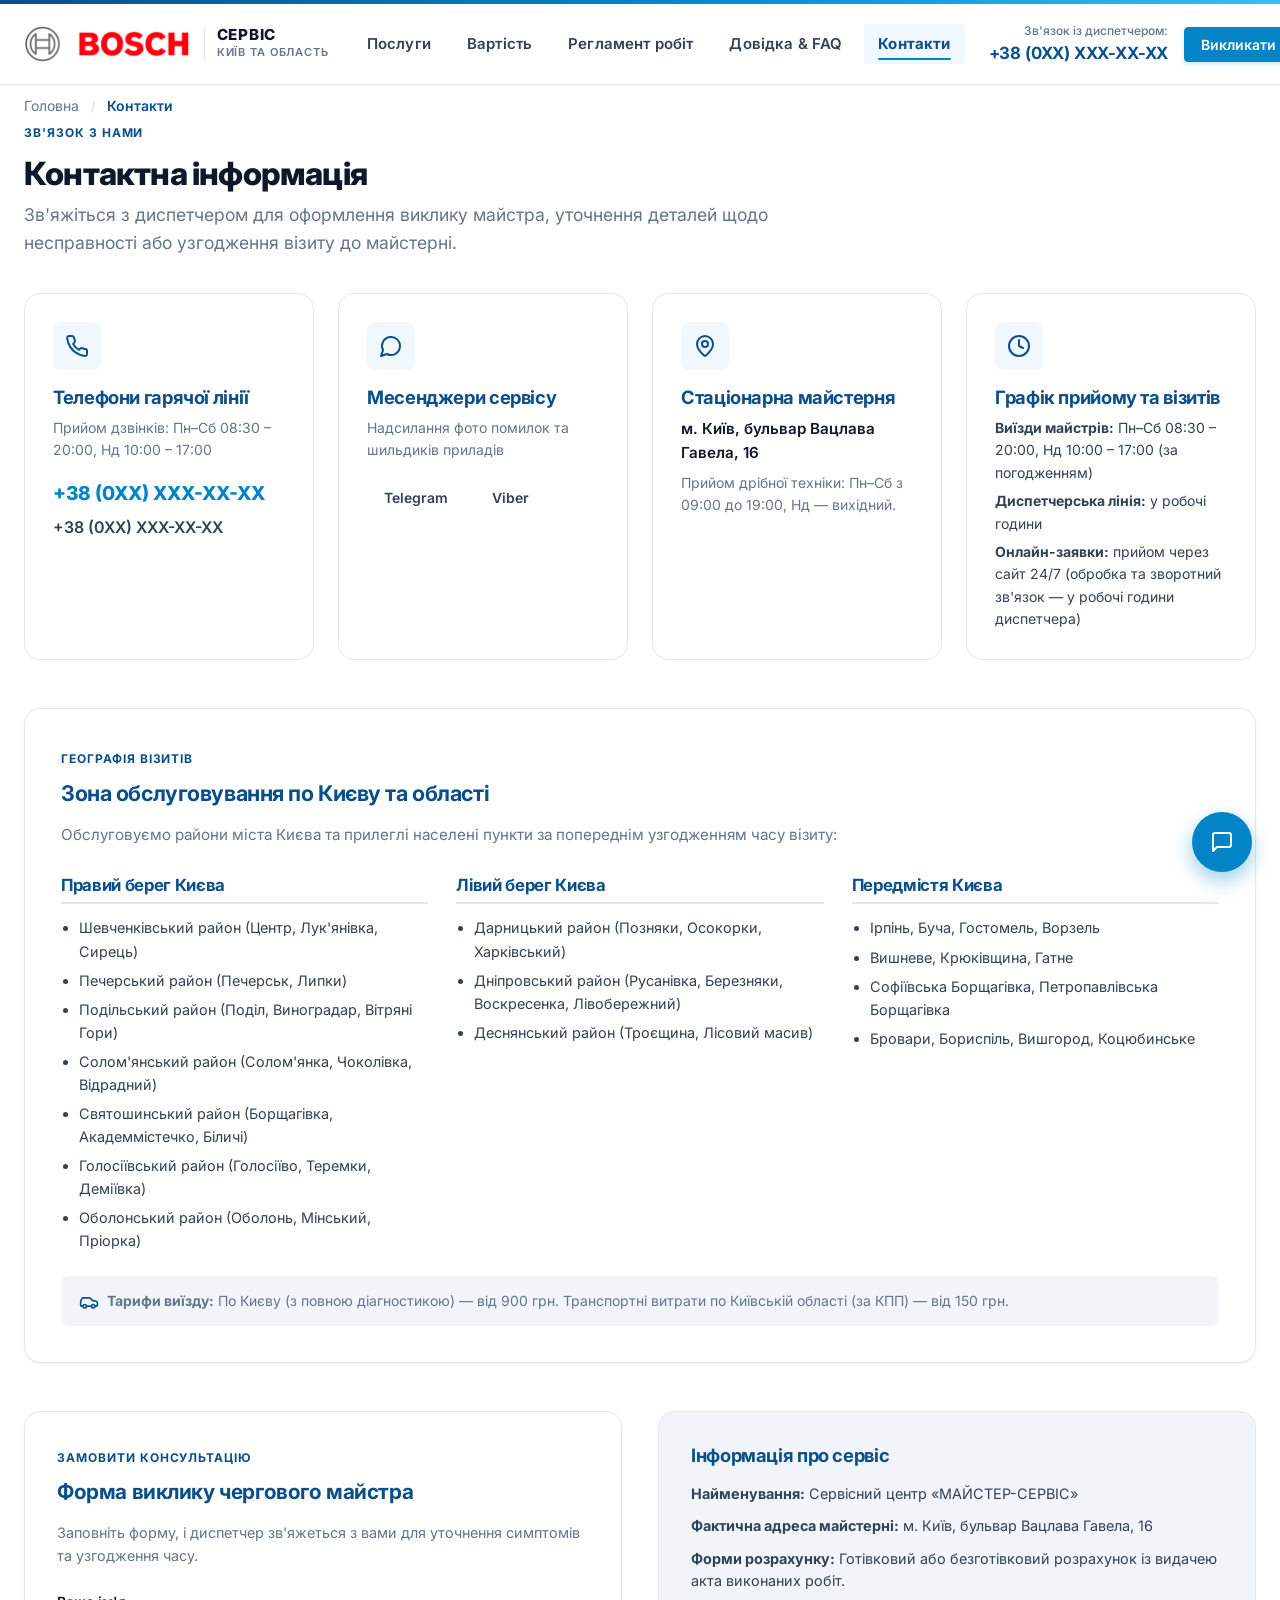
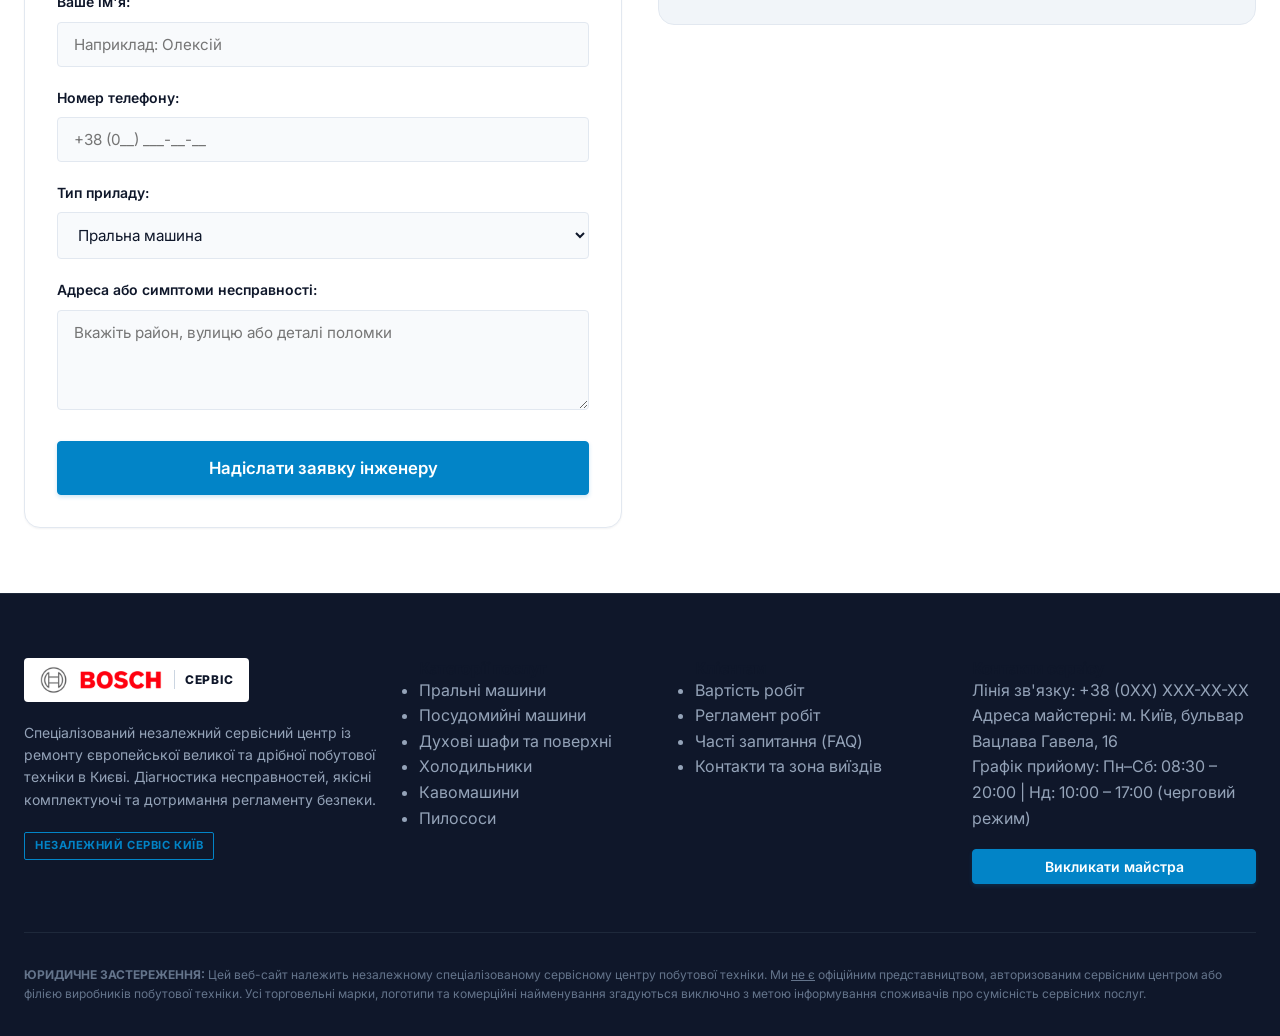
==== commit dad04300: "Update diagnostic and travel price references to 900 UAH across all text sections" ====
--- a/contacts.html
+++ b/contacts.html
@@ -256,8 +256,7 @@
             <circle cx="7" cy="17" r="2"></circle>
             <path d="M9 17h6"></path>
             <circle cx="17" cy="17" r="2"></circle>
-          </svg></span><strong>Тарифи виїзду:</strong> По Києву — від 250 грн. Передмістя — від 400 грн (залежно від
-        віддаленості від міської смуги).
+          </svg></span><strong>Тарифи виїзду:</strong> По Києву (з повною діагностикою) — від 900 грн. Транспортні витрати по Київській області (за КПП) — від 150 грн.
       </div>
     </section>
 
--- a/css/styles.css
+++ b/css/styles.css
@@ -561,7 +561,7 @@
 }
 
 .hero-floating-card {
-  background: #ffffff;
+  background: #ffffffee;
   border-radius: 0;
   box-shadow: 0 16px 36px -6px rgba(0, 0, 0, 0.12), 0 8px 16px -6px rgba(0, 0, 0, 0.06);
   border: 1px solid rgba(226, 232, 240, 0.9);
@@ -574,7 +574,7 @@
   flex-direction: column;
   justify-content: space-between;
   position: relative;
-  clip-path: polygon(0 0, calc(100% - 42px) 0, 100% 42px, 100% 100%, 0 100%);
+  clip-path: polygon(0 0, calc(100% - 62px) 0, 100% 62px, 100% 100%, 0 100%);
 }
 
 .hero-title {
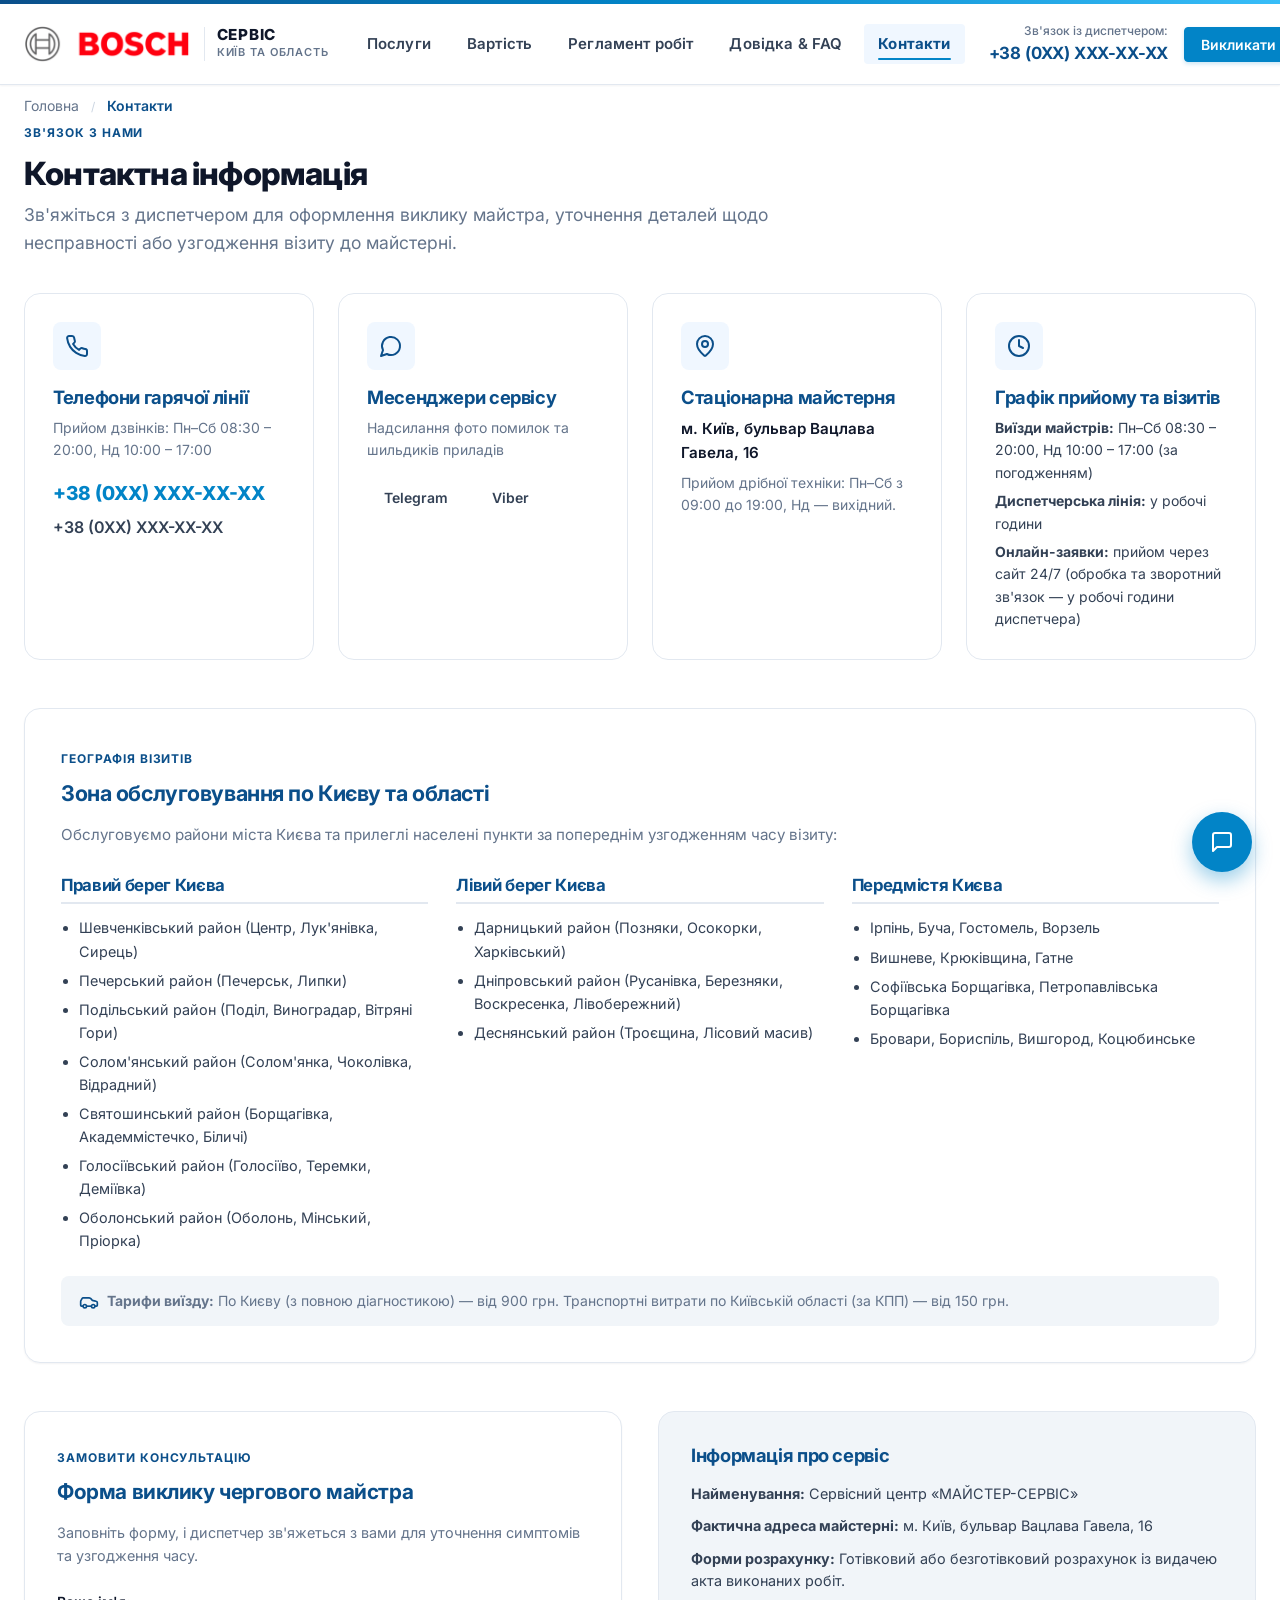
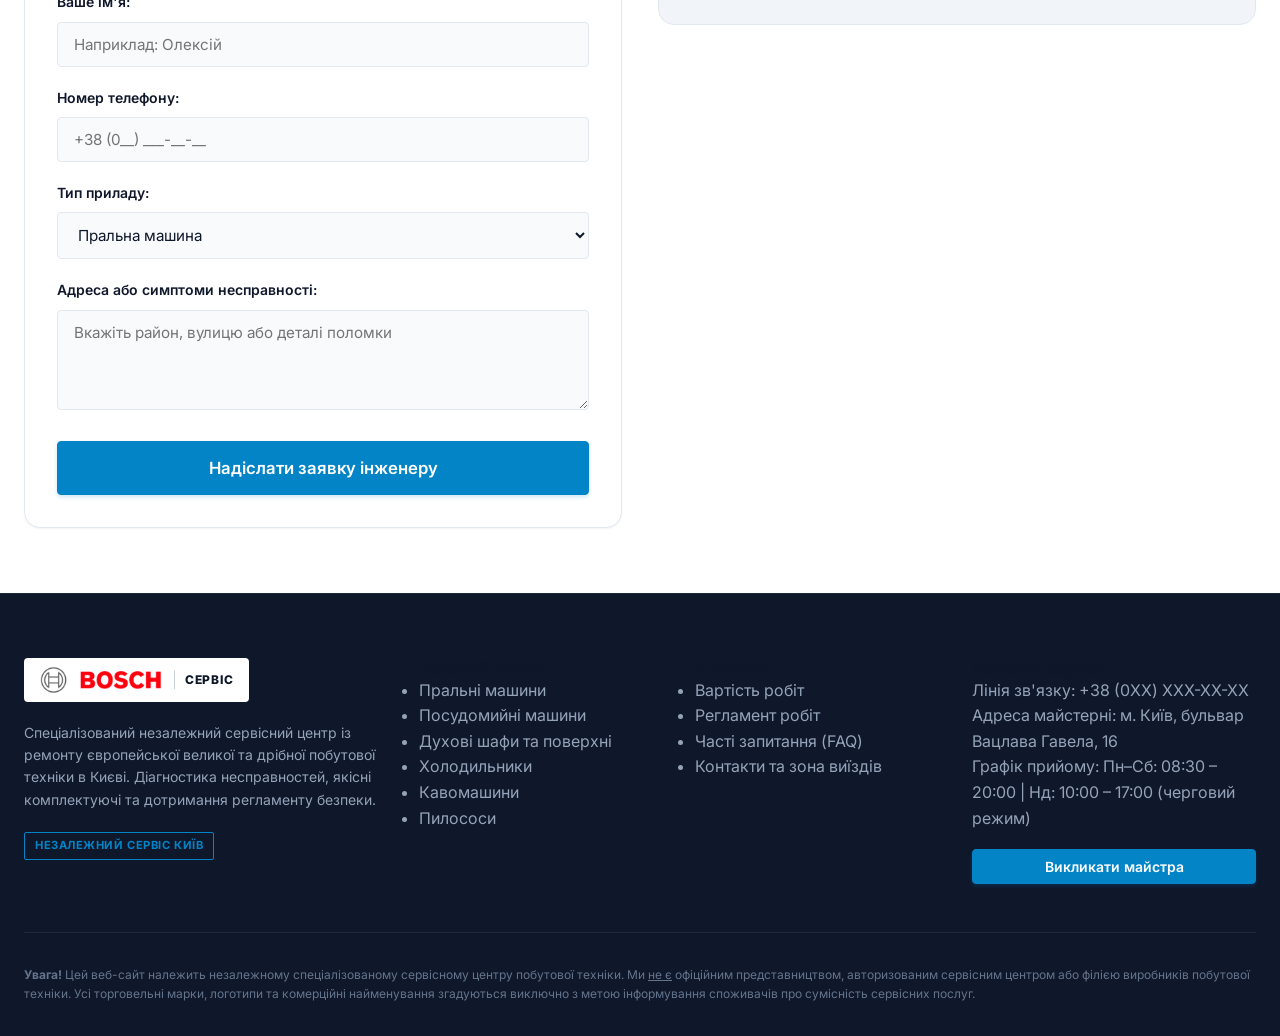
==== commit 6d381439: "Change legal disclaimer heading to 'Увага!' across all pages" ====
--- a/contacts.html
+++ b/contacts.html
@@ -400,7 +400,7 @@
 
       <div class="footer-bottom-strip">
         <p class="footer-disclaimer-text">
-          <strong>ЮРИДИЧНЕ ЗАСТЕРЕЖЕННЯ:</strong> Цей веб-сайт належить незалежному спеціалізованому сервісному центру
+          <strong>Увага!</strong> Цей веб-сайт належить незалежному спеціалізованому сервісному центру
           побутової техніки. Ми <u>не є</u> офіційним представництвом, авторизованим сервісним центром або філією
           виробників побутової техніки. Усі торговельні марки, логотипи та комерційні найменування згадуються виключно з
           метою інформування споживачів про сумісність сервісних послуг.
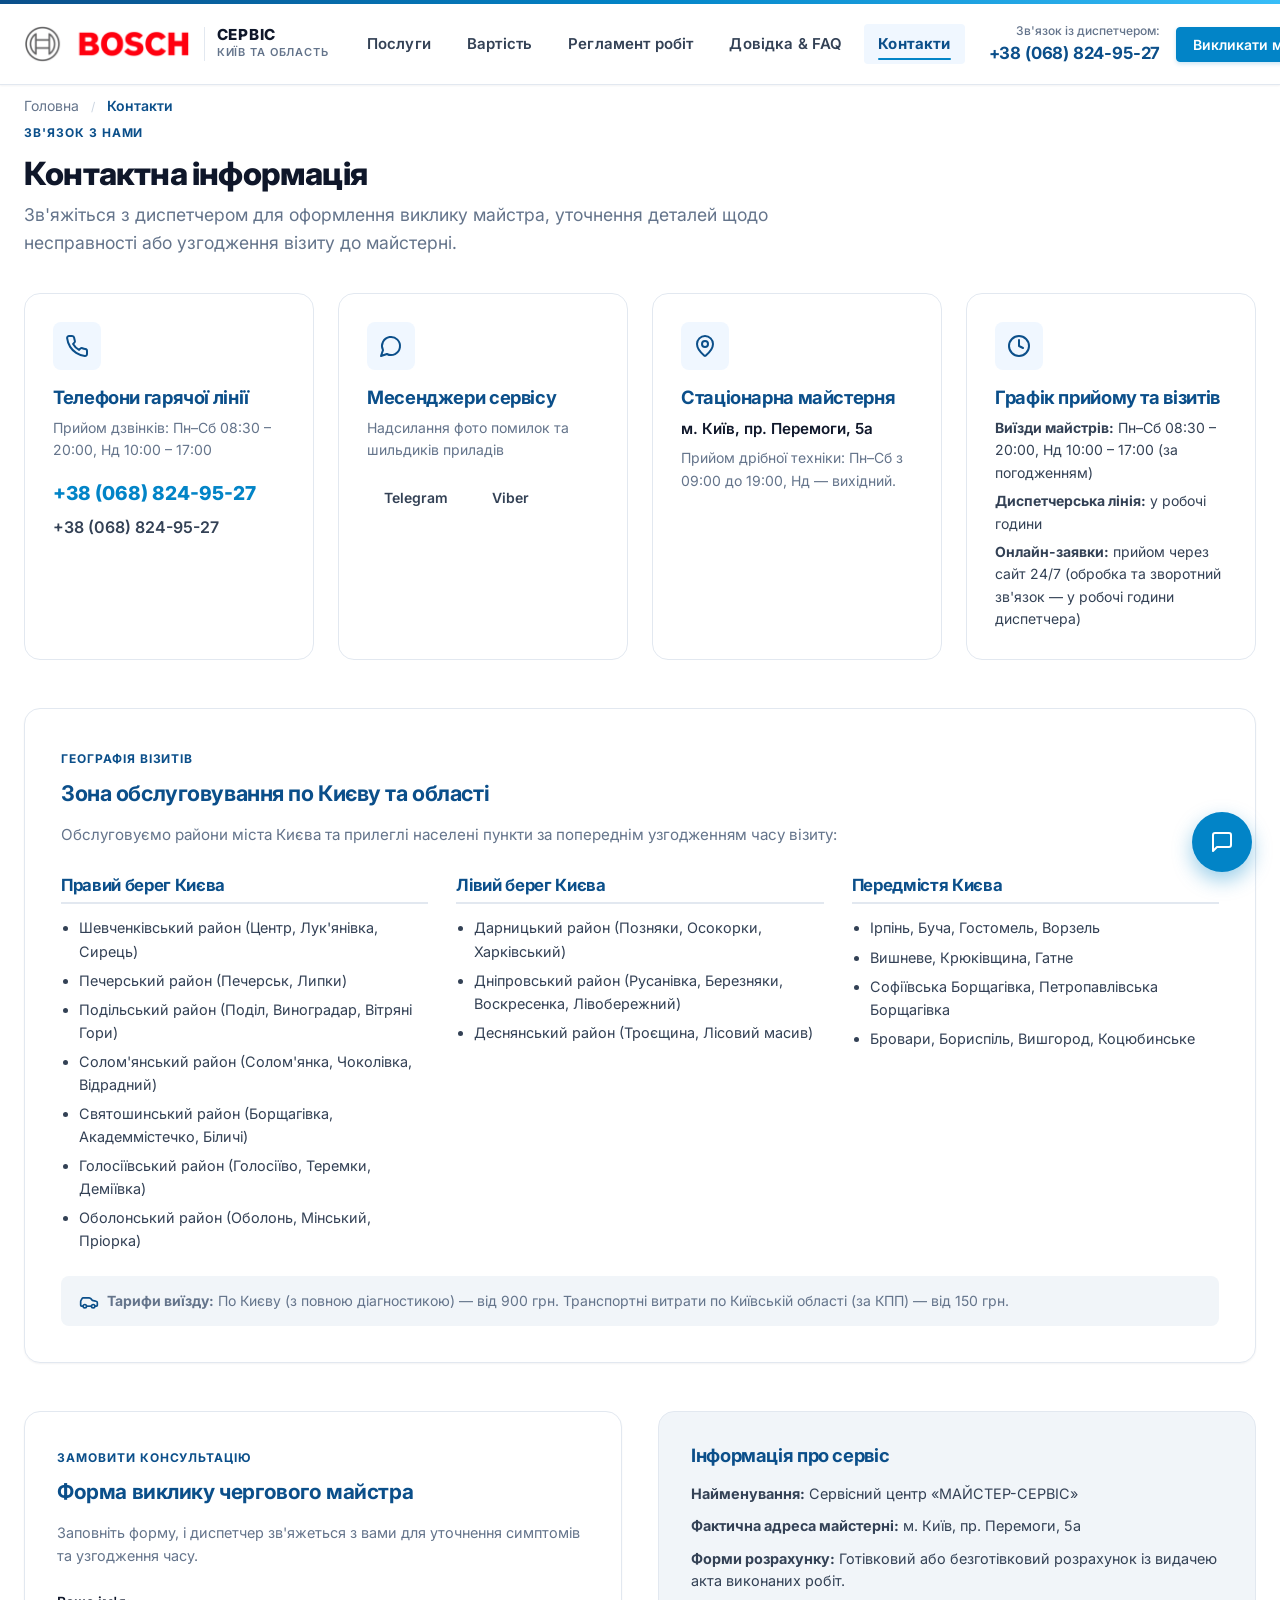
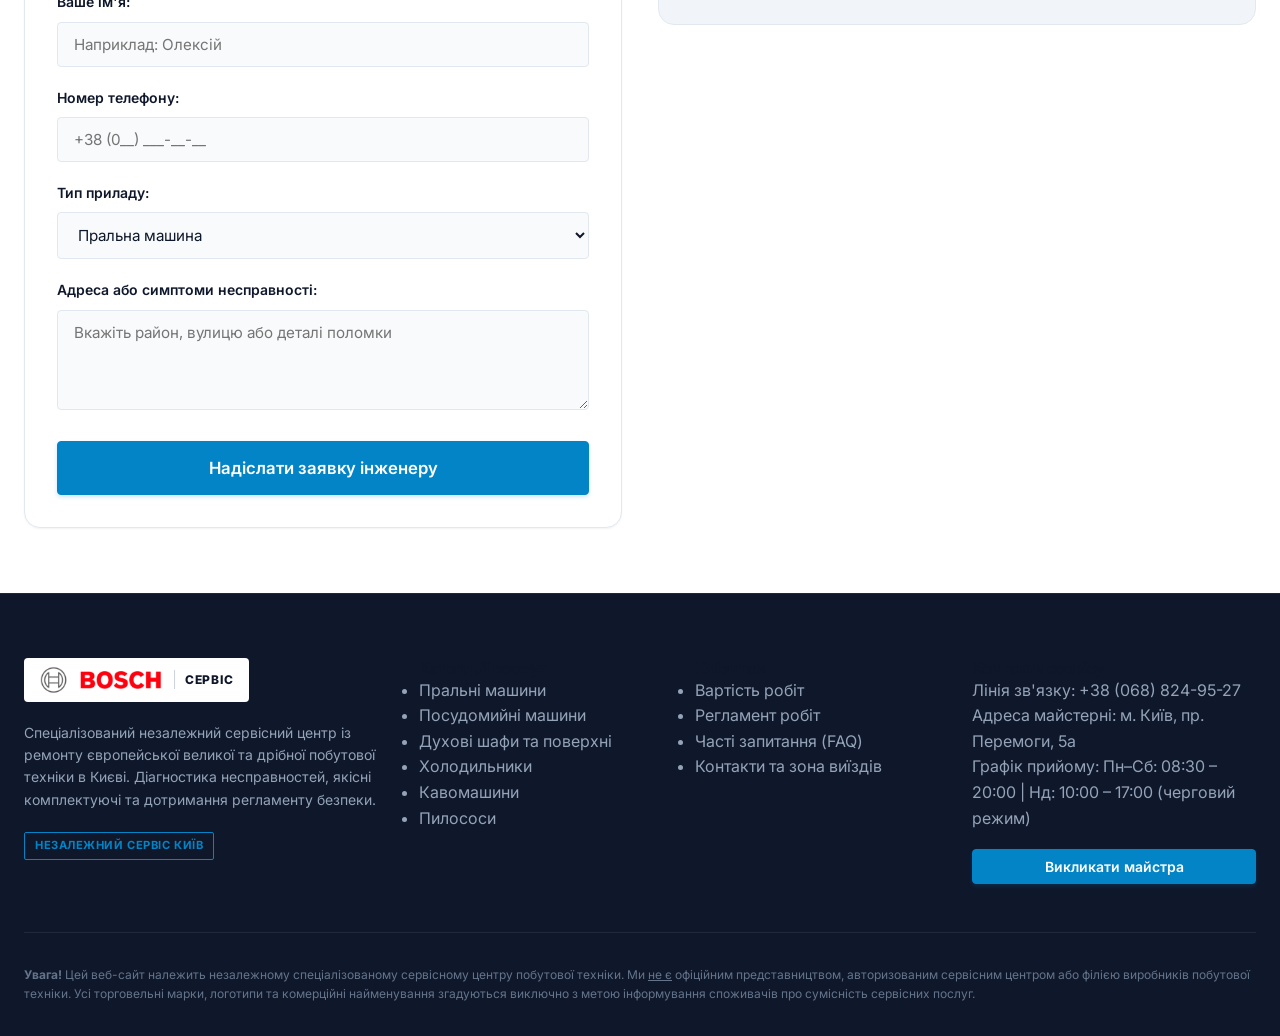
==== commit 2a372b0b: "Update phone number to +380688249527 and address to Victory Avenue 5A across all pages" ====
--- a/contacts.html
+++ b/contacts.html
@@ -6,7 +6,7 @@
   <meta name="viewport" content="width=device-width, initial-scale=1.0">
   <title>Контакти сервісного центру побутової техніки Київ | МАЙСТЕР-СЕРВІС</title>
   <meta name="description"
-    content="Контакти сервісного центру побутової техніки у Києві: телефони, месенджери Telegram і Viber, адреса майстерні на бульварі Вацлава Гавела 16, графік роботи інженерів та зона виїздів.">
+    content="Контакти сервісного центру побутової техніки у Києві: телефони, месенджери Telegram і Viber, адреса майстерні на пр. Перемоги, 5а, графік роботи інженерів та зона виїздів.">
 
   <!-- Favicon -->
   <link rel="icon" type="image/svg+xml" href="favicon.svg">
@@ -50,7 +50,7 @@
         <div class="header-actions">
           <div class="header-phone-box">
             <span class="header-phone-label">Зв'язок із диспетчером:</span>
-            <a href="tel:#" class="header-phone-number">+38 (0XX) XXX-XX-XX</a>
+            <a href="tel:+380688249527" class="header-phone-number">+38 (068) 824-95-27</a>
           </div>
 
           <button type="button" class="btn btn-primary btn-sm header-cta-btn" data-open-modal="call-master-modal">
@@ -111,13 +111,13 @@
           Прийом дзвінків: Пн–Сб 08:30 – 20:00, Нд 10:00 – 17:00
         </p>
         <div style="display: flex; flex-direction: column; gap: 6px;">
-          <a href="tel:#"
+          <a href="tel:+380688249527"
             style="font-size: 1.2rem; font-weight: 800; color: var(--color-brand-accent); text-decoration: none;">
-            +38 (0XX) XXX-XX-XX
+            +38 (068) 824-95-27
           </a>
-          <a href="tel:#"
+          <a href="tel:+380688249527"
             style="font-size: 1rem; font-weight: 600; color: var(--color-text-body); text-decoration: none;">
-            +38 (0XX) XXX-XX-XX
+            +38 (068) 824-95-27
           </a>
         </div>
       </div>
@@ -141,7 +141,7 @@
             class="btn btn-outline btn-sm">
             <span>Telegram</span>
           </a>
-          <a href="#" class="btn btn-outline btn-sm">
+          <a href="viber://chat?number=%2B380688249527" class="btn btn-outline btn-sm">
             <span>Viber</span>
           </a>
         </div>
@@ -162,7 +162,7 @@
           Стаціонарна майстерня
         </h2>
         <p style="font-size: 0.95rem; font-weight: 600; color: var(--color-text-title); margin: 0 0 6px 0;">
-          м. Київ, бульвар Вацлава Гавела, 16
+          м. Київ, пр. Перемоги, 5а
         </p>
         <p style="font-size: 0.875rem; color: var(--color-text-muted); margin: 0;">
           Прийом дрібної техніки: Пн–Сб з 09:00 до 19:00, Нд — вихідний.
@@ -326,7 +326,7 @@
           <div
             style="font-size: 0.9rem; color: var(--color-text-body); display: flex; flex-direction: column; gap: 10px; line-height: 1.55;">
             <div><strong>Найменування:</strong> Сервісний центр «МАЙСТЕР-СЕРВІС»</div>
-            <div><strong>Фактична адреса майстерні:</strong> м. Київ, бульвар Вацлава Гавела, 16</div>
+            <div><strong>Фактична адреса майстерні:</strong> м. Київ, пр. Перемоги, 5а</div>
             <div><strong>Форми розрахунку:</strong> Готівковий або безготівковий розрахунок із
               видачею акта виконаних робіт.</div>
           </div>
@@ -379,11 +379,11 @@
           <h4 class="footer-nav-title">Контакти сервісу</h4>
           <div class="footer-contact-item">
             <span class="footer-contact-label">Лінія зв'язку:</span>
-            <a href="tel:#" class="footer-phone-val">+38 (0XX) XXX-XX-XX</a>
+            <a href="tel:+380688249527" class="footer-phone-val">+38 (068) 824-95-27</a>
           </div>
           <div class="footer-contact-item">
             <span class="footer-contact-label">Адреса майстерні:</span>
-            <span class="footer-address-val">м. Київ, бульвар Вацлава Гавела, 16</span>
+            <span class="footer-address-val">м. Київ, пр. Перемоги, 5а</span>
           </div>
           <div class="footer-contact-item">
             <span class="footer-contact-label">Графік прийому:</span>
@@ -480,11 +480,11 @@
       <a href="https://t.me/Hitech_00" target="_blank" rel="noopener noreferrer" class="chat-channel-link">
         <span>Telegram</span>
       </a>
-      <a href="#" class="chat-channel-link">
+      <a href="viber://chat?number=%2B380688249527" class="chat-channel-link">
         <span>Viber</span>
       </a>
-      <a href="tel:#" class="chat-channel-link">
-        <span>+38 (0XX) XXX-XX-XX</span>
+      <a href="tel:+380688249527" class="chat-channel-link">
+        <span>+38 (068) 824-95-27</span>
       </a>
     </div>
     <button type="button" class="chat-toggle-btn" aria-label="Відкрити зв'язок">
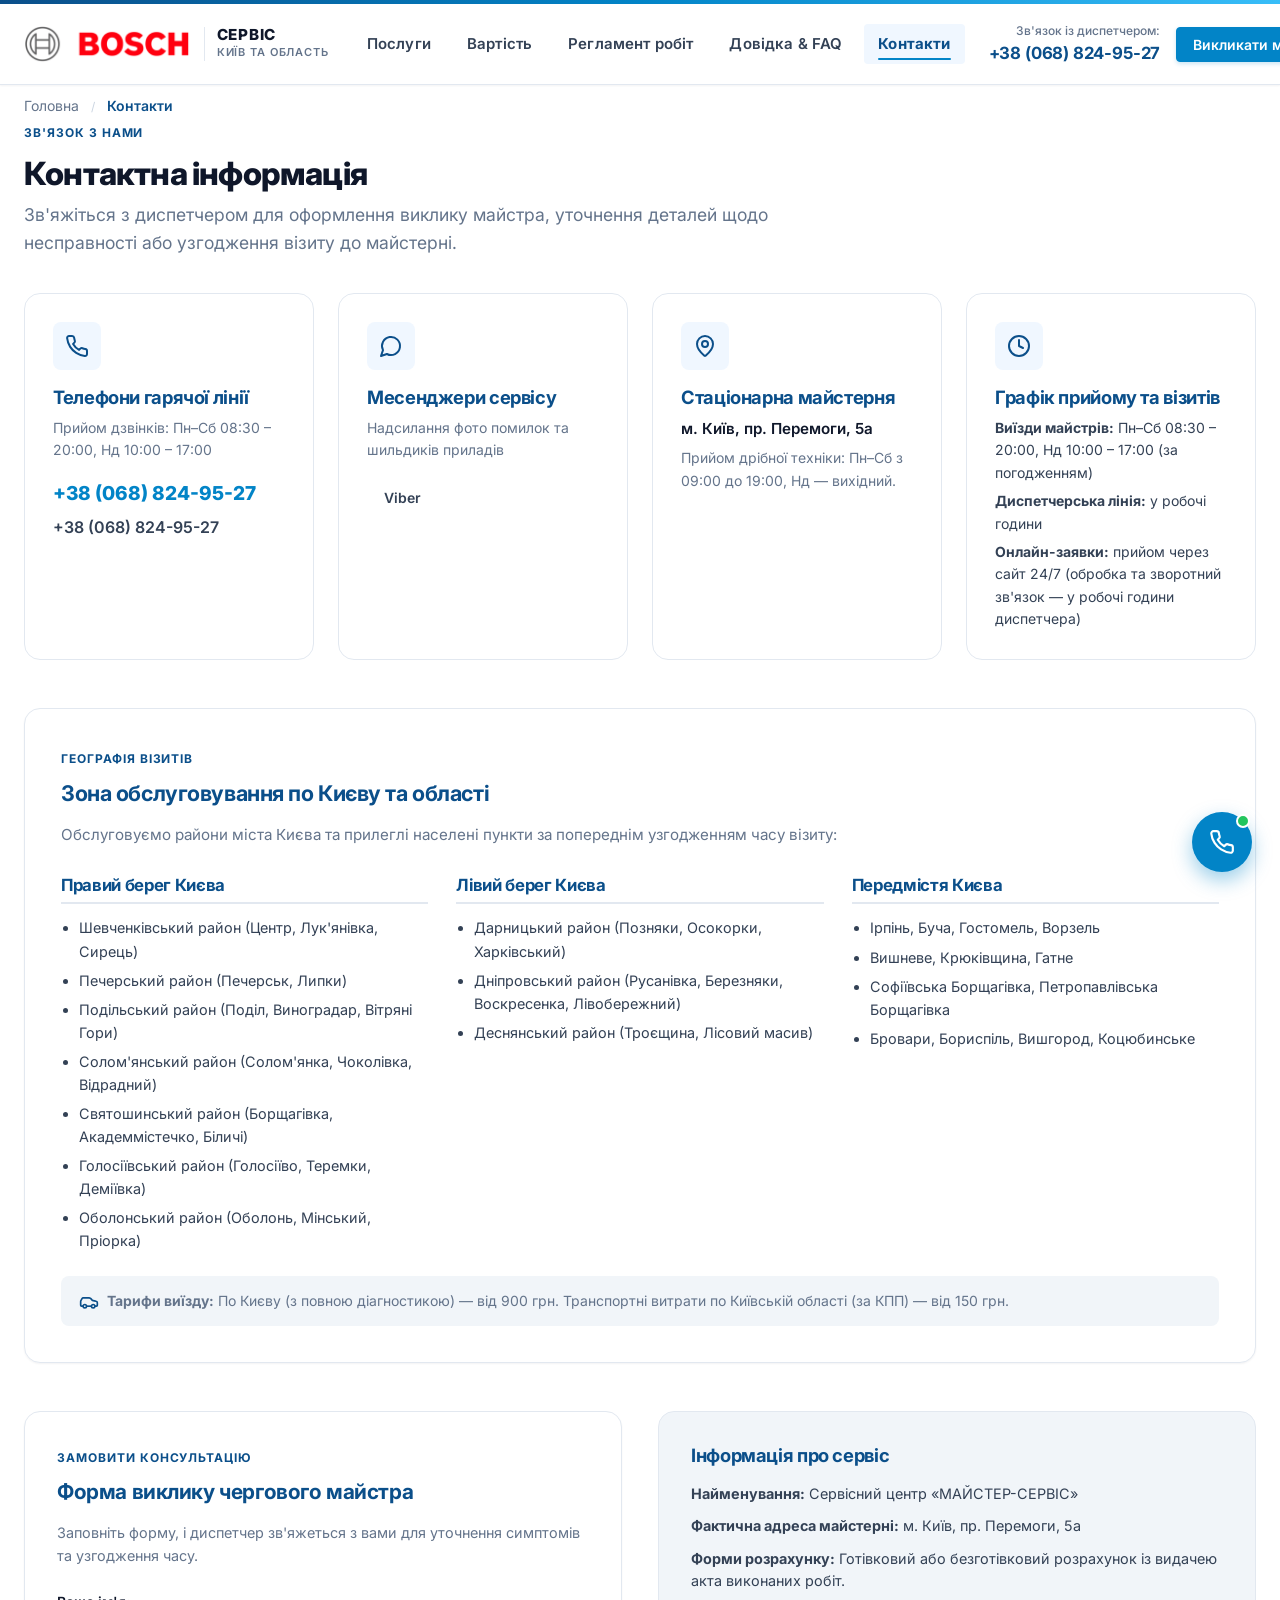
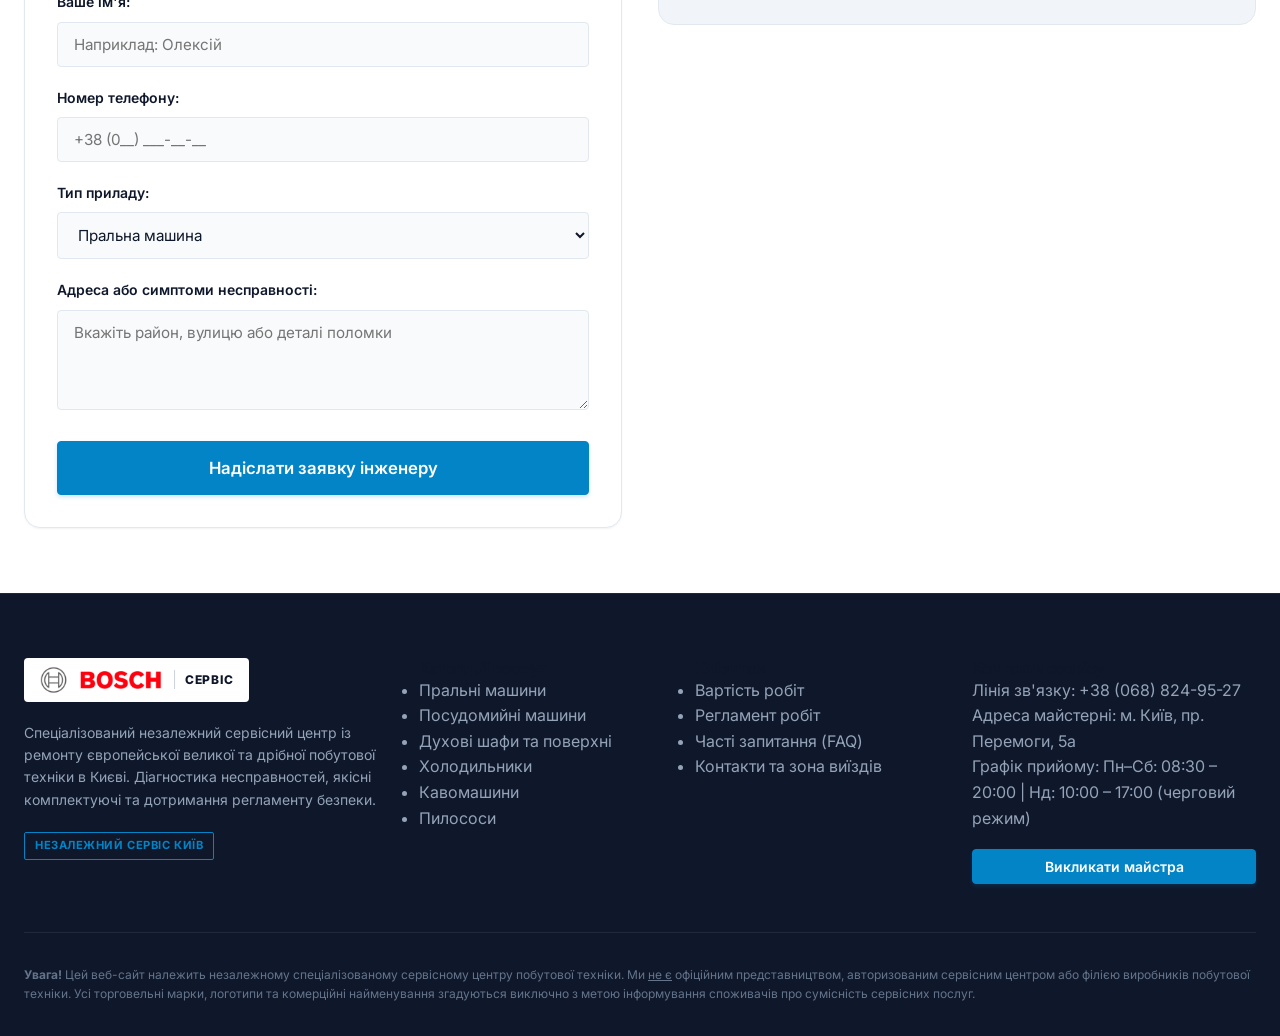
==== commit 69334663: "Make floating button directly call +380688249527 and remove all telegram links" ====
--- a/contacts.html
+++ b/contacts.html
@@ -137,10 +137,6 @@
           Надсилання фото помилок та шильдиків приладів
         </p>
         <div style="display: flex; gap: 10px; flex-wrap: wrap;">
-          <a href="https://t.me/Hitech_00" target="_blank" rel="noopener noreferrer"
-            class="btn btn-outline btn-sm">
-            <span>Telegram</span>
-          </a>
           <a href="viber://chat?number=%2B380688249527" class="btn btn-outline btn-sm">
             <span>Viber</span>
           </a>
@@ -470,29 +466,14 @@
     </svg>
   </button>
 
-  <!-- Плаваючий віджет зв'язку -->
+  <!-- Плаваючий віджет швидкого дзвінка -->
   <div class="sticky-chat-widget">
-    <div class="chat-popup-menu" role="menu">
-      <div class="chat-popup-header">
-        <span class="chat-status-dot"></span>
-        <span>Черговий інженер онлайн</span>
-      </div>
-      <a href="https://t.me/Hitech_00" target="_blank" rel="noopener noreferrer" class="chat-channel-link">
-        <span>Telegram</span>
-      </a>
-      <a href="viber://chat?number=%2B380688249527" class="chat-channel-link">
-        <span>Viber</span>
-      </a>
-      <a href="tel:+380688249527" class="chat-channel-link">
-        <span>+38 (068) 824-95-27</span>
-      </a>
-    </div>
-    <button type="button" class="chat-toggle-btn" aria-label="Відкрити зв'язок">
-      <svg width="24" height="24" viewBox="0 0 24 24" fill="none" stroke="currentColor" stroke-width="2"
-        stroke-linecap="round" stroke-linejoin="round">
-        <path d="M21 15a2 2 0 0 1-2 2H7l-4 4V5a2 2 0 0 1 2-2h14a2 2 0 0 1 2 2z"></path>
+    <a href="tel:+380688249527" class="chat-toggle-btn" aria-label="Зателефонувати: +38 (068) 824-95-27" title="+38 (068) 824-95-27">
+      <span class="chat-badge-pulse"></span>
+      <svg width="26" height="26" viewBox="0 0 24 24" fill="none" stroke="currentColor" stroke-width="2" stroke-linecap="round" stroke-linejoin="round">
+        <path d="M22 16.92v3a2 2 0 0 1-2.18 2 19.79 19.79 0 0 1-8.63-3.07 19.5 19.5 0 0 1-6-6 19.79 19.79 0 0 1-3.07-8.67A2 2 0 0 1 4.11 2h3a2 2 0 0 1 2 1.72 12.84 12.84 0 0 0 .7 2.81 2 2 0 0 1-.45 2.11L8.09 9.91a16 16 0 0 0 6 6l1.27-1.27a2 2 0 0 1 2.11-.45 12.84 12.84 0 0 0 2.81.7A2 2 0 0 1 22 16.92z"></path>
       </svg>
-    </button>
+    </a>
   </div>
 
   <!-- Скрипти сайту -->
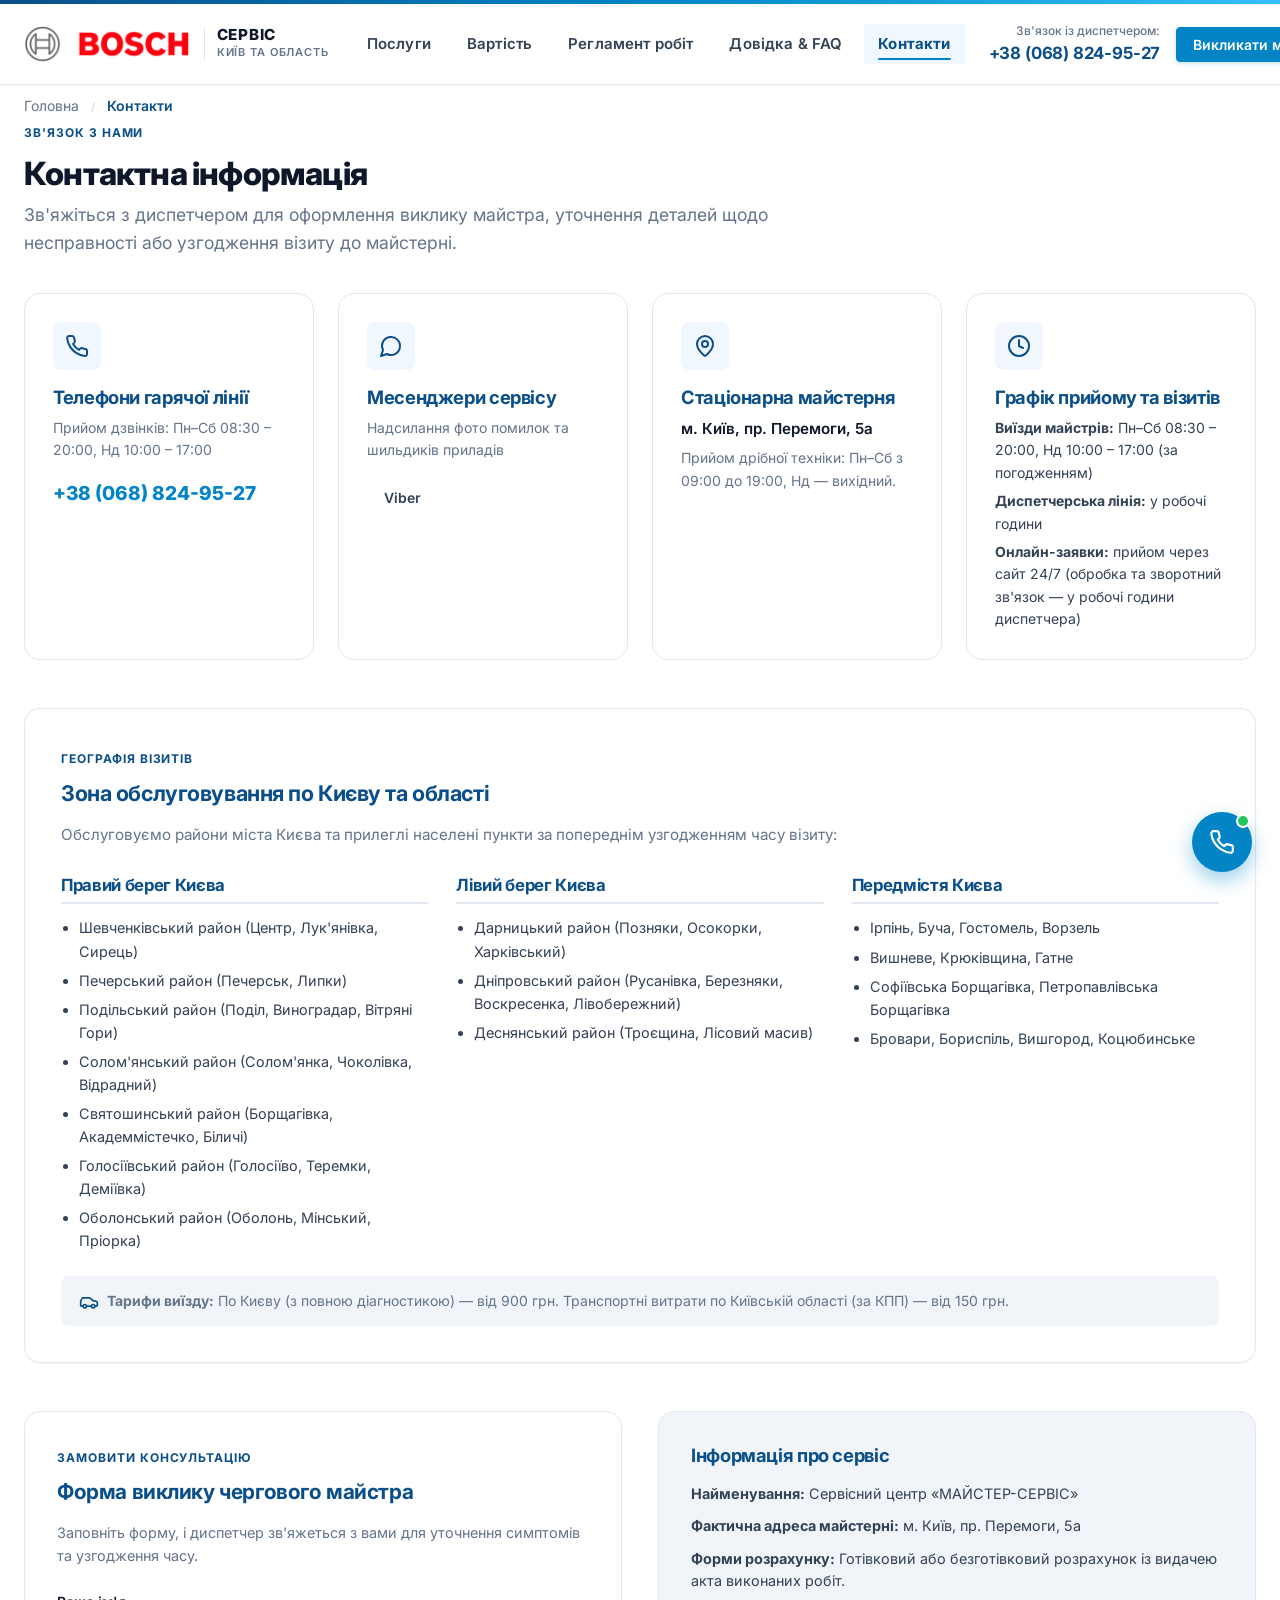
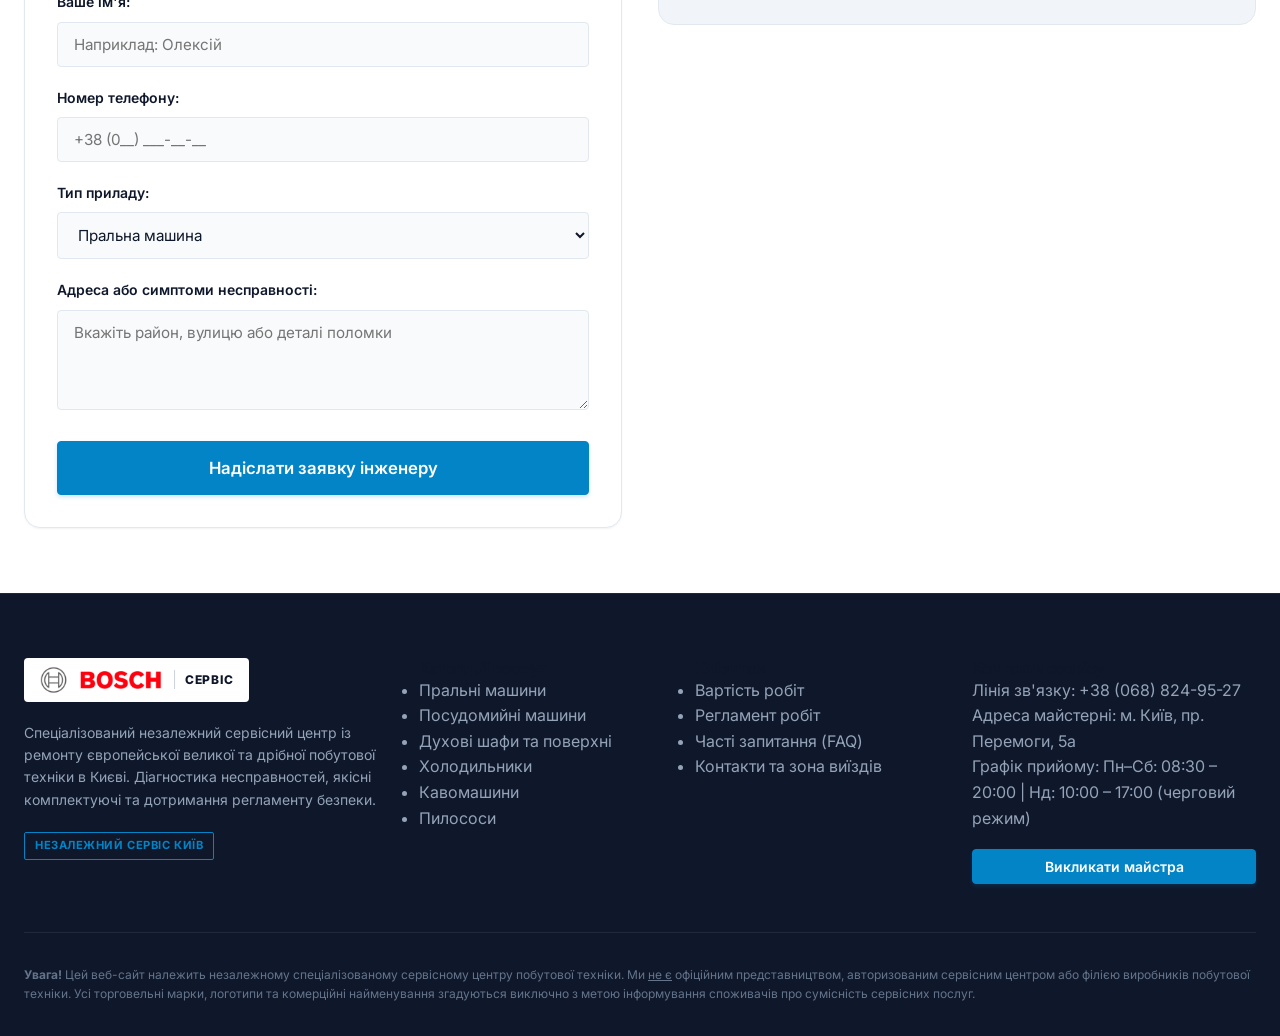
==== commit c7017a8b: "Remove secondary phone line and duplicates" ====
--- a/contacts.html
+++ b/contacts.html
@@ -115,10 +115,6 @@
             style="font-size: 1.2rem; font-weight: 800; color: var(--color-brand-accent); text-decoration: none;">
             +38 (068) 824-95-27
           </a>
-          <a href="tel:+380688249527"
-            style="font-size: 1rem; font-weight: 600; color: var(--color-text-body); text-decoration: none;">
-            +38 (068) 824-95-27
-          </a>
         </div>
       </div>
 
